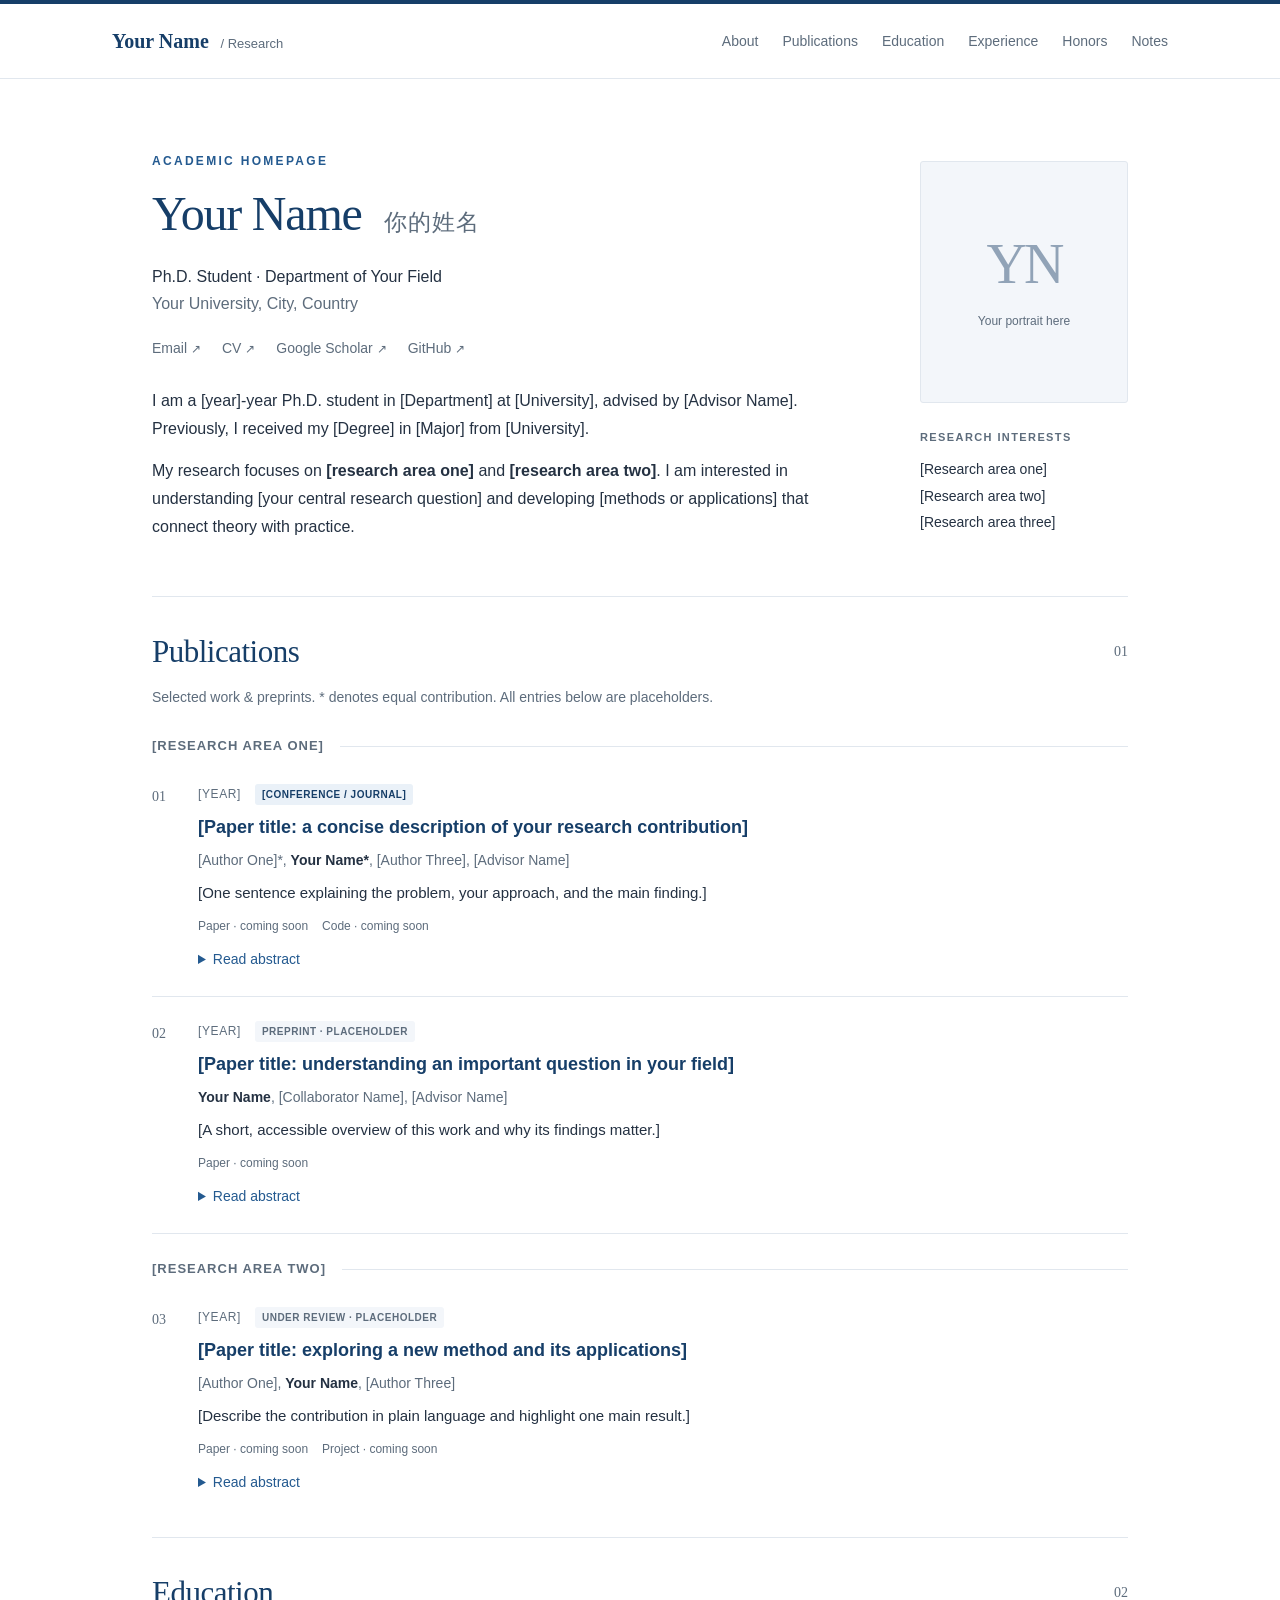
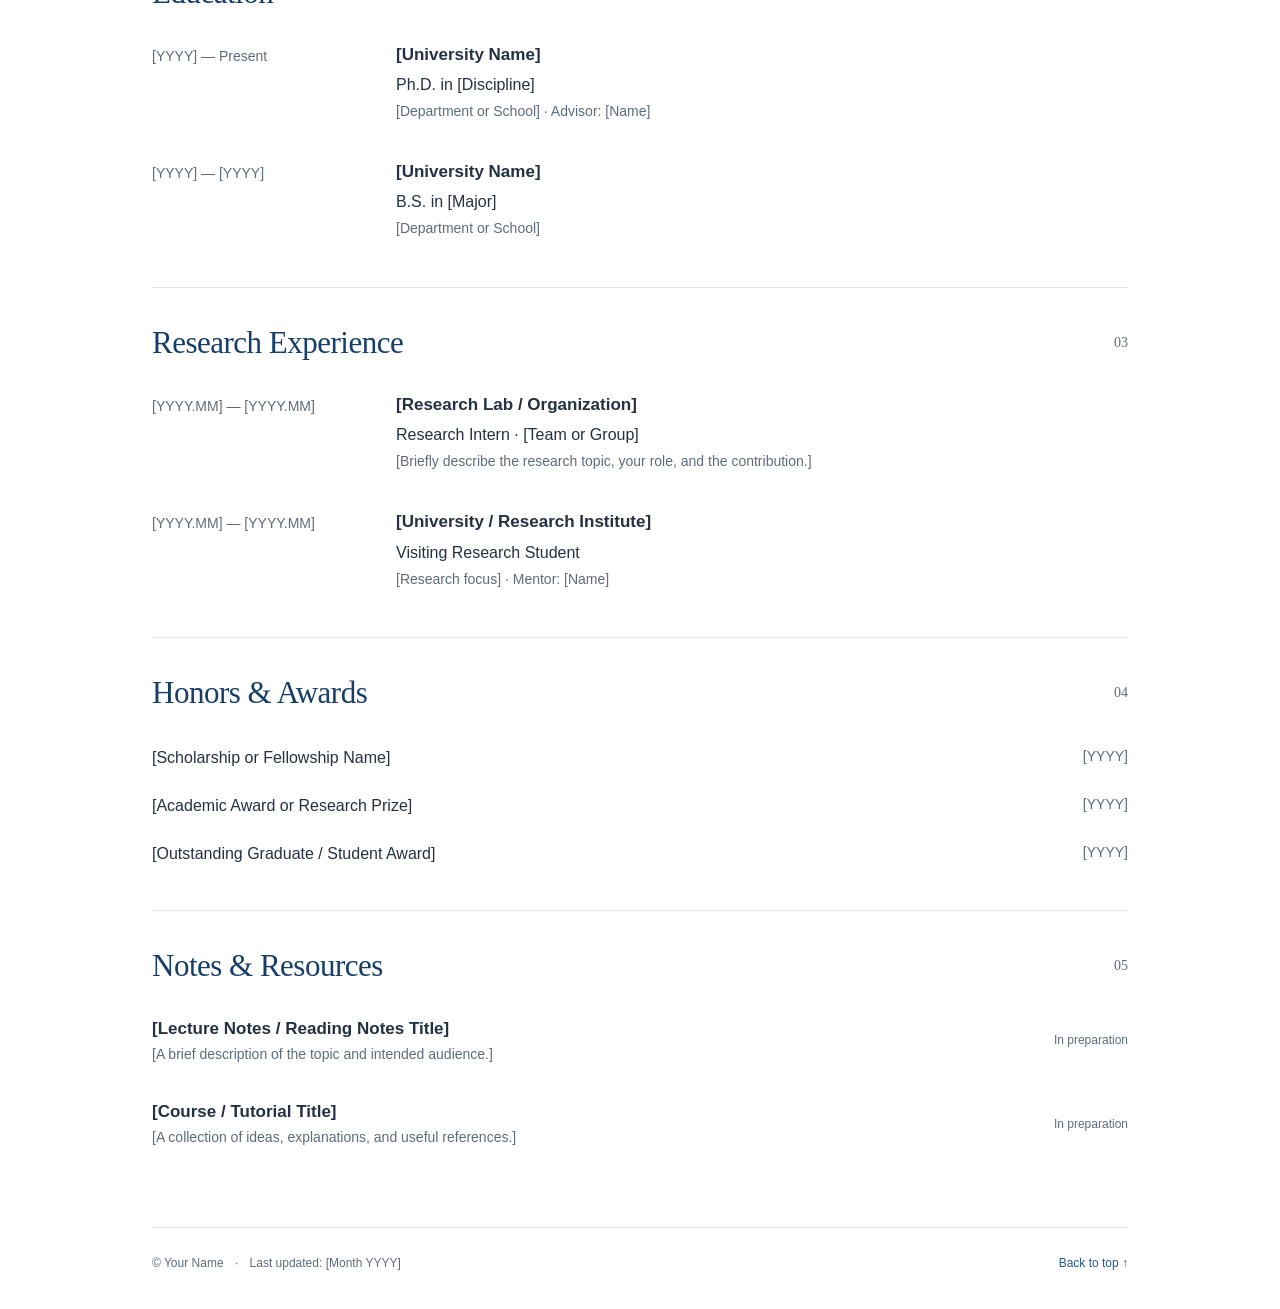
==== index.html @ db76a687 "Create academic homepage" ====
<!doctype html>
<html lang="en">
<head>
  <meta charset="utf-8">
  <meta name="viewport" content="width=device-width, initial-scale=1">
  <!-- Replace the name and description when you personalize this page. -->
  <title>Your Name · Academic Homepage</title>
  <meta name="description" content="Your Name — research interests, publications, education, and academic experience.">
  <meta name="theme-color" content="#163e68">
  <link rel="icon" href="assets/favicon.svg" type="image/svg+xml">
  <link rel="stylesheet" href="assets/style.css">
</head>
<body>
  <a class="skip-link" href="#main">Skip to content</a>
  <header class="site-header">
    <div class="header-inner">
      <a class="wordmark" href="#profile">Your Name<span> / Research</span></a>
      <nav aria-label="Main navigation">
        <a href="#profile">About</a><a href="#publications">Publications</a><a href="#education">Education</a><a href="#experience">Experience</a><a href="#honors">Honors</a><a href="#notes">Notes</a>
      </nav>
    </div>
  </header>

  <main id="main" class="page">
    <!-- PROFILE: edit your name, affiliation, biography, and contact links here. -->
    <section id="profile" class="profile" aria-labelledby="profile-heading">
      <div class="profile-copy">
        <p class="eyebrow">ACADEMIC HOMEPAGE</p>
        <h1 id="profile-heading">Your Name <span>你的姓名</span></h1>
        <p class="affiliation">Ph.D. Student · Department of Your Field<br><span>Your University, City, Country</span></p>
        <div class="contact-links" aria-label="Contact and academic profiles">
          <!-- Replace these spans with <a href="YOUR_URL">Label ↗</a> when ready. -->
          <span title="Add your email address">Email <small>↗</small></span>
          <span title="Add your CV file or URL">CV <small>↗</small></span>
          <span title="Add your Google Scholar profile">Google Scholar <small>↗</small></span>
          <span title="Add your GitHub profile">GitHub <small>↗</small></span>
        </div>
        <div class="bio">
          <p>I am a [year]-year Ph.D. student in [Department] at [University], advised by [Advisor Name]. Previously, I received my [Degree] in [Major] from [University].</p>
          <p>My research focuses on <strong>[research area one]</strong> and <strong>[research area two]</strong>. I am interested in understanding [your central research question] and developing [methods or applications] that connect theory with practice.</p>
        </div>
      </div>
      <aside class="profile-aside" aria-label="Portrait and research interests">
        <!-- Replace this element with <img class="portrait" src="assets/profile.jpg" alt="Your Name">. -->
        <div class="portrait placeholder"><span class="monogram" aria-hidden="true">YN</span><span>Your portrait here</span></div>
        <p class="aside-label">RESEARCH INTERESTS</p>
        <ul class="interests"><li>[Research area one]</li><li>[Research area two]</li><li>[Research area three]</li></ul>
      </aside>
    </section>

    <!-- PUBLICATIONS: duplicate an article to add a paper; all examples are placeholders. -->
    <section id="publications" class="section" aria-labelledby="publications-heading">
      <div class="section-heading"><h2 id="publications-heading">Publications</h2><span class="section-number">01</span></div>
      <p class="section-note">Selected work & preprints. * denotes equal contribution. All entries below are placeholders.</p>
      <h3 class="research-group">[Research area one]</h3>
      <article class="paper">
        <div class="paper-index">01</div><div class="paper-content">
          <p class="paper-meta">[YEAR] <span class="badge">[CONFERENCE / JOURNAL]</span></p>
          <h4>[Paper title: a concise description of your research contribution]</h4>
          <p class="authors">[Author One]*, <strong>Your Name*</strong>, [Author Three], [Advisor Name]</p>
          <p class="paper-description">[One sentence explaining the problem, your approach, and the main finding.]</p>
          <div class="paper-links"><span class="pending">Paper · coming soon</span><span class="pending">Code · coming soon</span></div>
          <details><summary>Read abstract</summary><p>[Replace this paragraph with your abstract. Introduce the research problem, describe the key idea of your method or analysis, and summarize the principal theoretical or empirical results.]</p></details>
        </div>
      </article>
      <article class="paper">
        <div class="paper-index">02</div><div class="paper-content">
          <p class="paper-meta">[YEAR] <span class="badge neutral">PREPRINT · PLACEHOLDER</span></p>
          <h4>[Paper title: understanding an important question in your field]</h4>
          <p class="authors"><strong>Your Name</strong>, [Collaborator Name], [Advisor Name]</p>
          <p class="paper-description">[A short, accessible overview of this work and why its findings matter.]</p>
          <div class="paper-links"><span class="pending">Paper · coming soon</span></div>
          <details><summary>Read abstract</summary><p>[Add the full abstract here. You can include the motivation, the central argument, and the implications for future research.]</p></details>
        </div>
      </article>
      <h3 class="research-group">[Research area two]</h3>
      <article class="paper">
        <div class="paper-index">03</div><div class="paper-content">
          <p class="paper-meta">[YEAR] <span class="badge neutral">UNDER REVIEW · PLACEHOLDER</span></p>
          <h4>[Paper title: exploring a new method and its applications]</h4>
          <p class="authors">[Author One], <strong>Your Name</strong>, [Author Three]</p>
          <p class="paper-description">[Describe the contribution in plain language and highlight one main result.]</p>
          <div class="paper-links"><span class="pending">Paper · coming soon</span><span class="pending">Project · coming soon</span></div>
          <details><summary>Read abstract</summary><p>[Add your abstract here. Explain the setting, describe your contribution, and summarize the evidence supporting your conclusions.]</p></details>
        </div>
      </article>
    </section>

    <!-- EDUCATION / EXPERIENCE: edit or duplicate the timeline entries. -->
    <section id="education" class="section" aria-labelledby="education-heading">
      <div class="section-heading"><h2 id="education-heading">Education</h2><span class="section-number">02</span></div>
      <div class="timeline">
        <article class="timeline-entry"><p class="date">[YYYY] — Present</p><div><h3>[University Name]</h3><p>Ph.D. in [Discipline]</p><p class="muted">[Department or School] · Advisor: [Name]</p></div></article>
        <article class="timeline-entry"><p class="date">[YYYY] — [YYYY]</p><div><h3>[University Name]</h3><p>B.S. in [Major]</p><p class="muted">[Department or School]</p></div></article>
      </div>
    </section>
    <section id="experience" class="section" aria-labelledby="experience-heading">
      <div class="section-heading"><h2 id="experience-heading">Research Experience</h2><span class="section-number">03</span></div>
      <div class="timeline">
        <article class="timeline-entry"><p class="date">[YYYY.MM] — [YYYY.MM]</p><div><h3>[Research Lab / Organization]</h3><p>Research Intern · [Team or Group]</p><p class="muted">[Briefly describe the research topic, your role, and the contribution.]</p></div></article>
        <article class="timeline-entry"><p class="date">[YYYY.MM] — [YYYY.MM]</p><div><h3>[University / Research Institute]</h3><p>Visiting Research Student</p><p class="muted">[Research focus] · Mentor: [Name]</p></div></article>
      </div>
    </section>
    <section id="honors" class="section" aria-labelledby="honors-heading">
      <div class="section-heading"><h2 id="honors-heading">Honors & Awards</h2><span class="section-number">04</span></div>
      <ul class="awards"><li><span>[Scholarship or Fellowship Name]</span><span>[YYYY]</span></li><li><span>[Academic Award or Research Prize]</span><span>[YYYY]</span></li><li><span>[Outstanding Graduate / Student Award]</span><span>[YYYY]</span></li></ul>
    </section>
    <section id="notes" class="section" aria-labelledby="notes-heading">
      <div class="section-heading"><h2 id="notes-heading">Notes & Resources</h2><span class="section-number">05</span></div>
      <div class="note-entry"><div><h3>[Lecture Notes / Reading Notes Title]</h3><p class="muted">[A brief description of the topic and intended audience.]</p></div><span class="pending">In preparation</span></div>
      <div class="note-entry"><div><h3>[Course / Tutorial Title]</h3><p class="muted">[A collection of ideas, explanations, and useful references.]</p></div><span class="pending">In preparation</span></div>
    </section>
    <footer><p>© Your Name <span>·</span> Last updated: [Month YYYY]</p><a href="#profile">Back to top ↑</a></footer>
  </main>
</body>
</html>
---- assets/style.css ----
/* Theme: change these values to personalize the entire page. */
:root{--ink:#243142;--muted:#5d6c7c;--blue:#163e68;--link:#245a90;--line:#e1e7ee;--wash:#f3f6fa;--paper:#fff;--serif:Georgia,'Times New Roman','Songti SC',SimSun,serif;--sans:-apple-system,BlinkMacSystemFont,'Segoe UI','PingFang SC','Microsoft YaHei',sans-serif}
*{box-sizing:border-box}html{scroll-behavior:smooth;scroll-padding-top:100px}body{margin:0;background:var(--paper);color:var(--ink);font:16px/1.75 var(--sans);-webkit-font-smoothing:antialiased}a{color:var(--link);text-decoration:none}a:hover{text-decoration:underline;text-underline-offset:5px}a:focus-visible,summary:focus-visible{outline:3px solid var(--link);outline-offset:5px;border-radius:2px}p,h1,h2,h3,h4{margin:0}strong{font-weight:600}.skip-link{position:fixed;top:-100px;left:16px;background:var(--blue);color:white;padding:10px 18px;z-index:10}.skip-link:focus{top:12px}.site-header{position:sticky;top:0;z-index:5;background:rgba(255,255,255,.97);border-top:4px solid var(--blue);border-bottom:1px solid var(--line)}.header-inner{max-width:1120px;margin:auto;min-height:74px;display:flex;justify-content:space-between;align-items:center;gap:24px;padding:12px 32px}.wordmark{font-family:var(--serif);font-weight:bold;font-size:20px;white-space:nowrap;color:var(--blue)}.wordmark span{font-family:var(--sans);font-size:13px;font-weight:400;color:var(--muted);margin-left:8px}nav{display:flex;gap:24px;flex-wrap:wrap}nav a{font-size:14px;color:var(--muted)}nav a:hover{color:var(--blue)}.page{max-width:1040px;margin:auto;padding:0 32px}.profile{display:grid;grid-template-columns:minmax(0,1fr) 208px;gap:72px;padding:72px 0 55px}.eyebrow{color:var(--link);font-size:12px;letter-spacing:2.3px;font-weight:600;margin-bottom:12px}h1{font-family:var(--serif);font-size:48px;line-height:1.23;letter-spacing:-1.2px;color:var(--blue);font-weight:400}h1 span{font-family:var(--sans);font-size:23px;color:var(--muted);letter-spacing:1px;white-space:nowrap;margin-left:12px}.affiliation{margin-top:20px;line-height:1.7}.affiliation span{color:var(--muted)}.contact-links{display:flex;flex-wrap:wrap;gap:9px 21px;margin:19px 0 26px;color:var(--link);font-size:14px}.contact-links small{font-size:12px}.contact-links>span{color:var(--muted)}.bio p+p{margin-top:14px}.bio{max-width:660px}.profile-aside{padding-top:10px}.portrait{display:block;width:208px;height:242px;object-fit:cover;border-radius:3px}.placeholder{background:var(--wash);border:1px solid var(--line);display:flex;flex-direction:column;align-items:center;justify-content:center;gap:15px;color:var(--muted);font-size:12px}.monogram{font:56px var(--serif);color:#91a3b7;letter-spacing:-3px}.aside-label{font-size:11px;letter-spacing:1.4px;font-weight:600;color:var(--muted);margin-top:25px}.interests{margin:9px 0 0;padding:0;list-style:none;font-size:14px;line-height:1.9}.section{padding:36px 0 18px;border-top:1px solid var(--line)}.section-heading{display:flex;align-items:center;justify-content:space-between;margin-bottom:21px}.section-number{font:14px var(--serif);color:var(--muted)}h2{font:400 31px/1.25 var(--serif);letter-spacing:-.5px;color:var(--blue)}.section-note{font-size:14px;color:var(--muted);margin-top:-8px;margin-bottom:27px}.research-group{display:flex;gap:16px;align-items:center;font-size:13px;letter-spacing:1px;text-transform:uppercase;color:var(--muted);font-weight:600;margin:25px 0 3px}.research-group:after{content:'';height:1px;background:var(--line);flex:1}.paper{display:grid;grid-template-columns:34px minmax(0,1fr);gap:12px;padding:24px 0;border-bottom:1px solid var(--line)}.paper:last-child{border-bottom:0}.paper-index{font:14px var(--serif);color:var(--muted);padding-top:5px}.paper-meta{display:flex;align-items:center;flex-wrap:wrap;gap:14px;color:var(--muted);font-size:12px;letter-spacing:.6px;margin-bottom:9px}.badge{font-size:10px;background:#eaf1f8;color:var(--blue);font-weight:600;border-radius:3px;letter-spacing:.5px;padding:2px 7px}.badge.neutral{background:var(--wash);color:var(--muted)}h4{font-size:18px;font-weight:600;line-height:1.5;color:var(--blue)}.authors{margin:7px 0;font-size:14px;color:var(--muted)}.authors strong{color:var(--ink)}.paper-description{font-size:15px;line-height:1.7}.paper-links{display:flex;flex-wrap:wrap;gap:14px;margin-top:11px;font-size:13px}.pending{font-size:12px;color:var(--muted)}details{font-size:14px;margin-top:10px}summary{color:var(--link);cursor:pointer;width:fit-content}details[open] summary{margin-bottom:10px}details>p{background:var(--wash);padding:15px 18px;border-left:2px solid #99afc8;color:var(--muted)}.timeline-entry{display:grid;grid-template-columns:220px minmax(0,1fr);gap:24px;padding:7px 0 28px}.date{font-size:14px;color:var(--muted);padding-top:3px}h3{font-size:17px;font-weight:600;line-height:1.6}.muted{color:var(--muted);font-size:14px}.timeline-entry h3{color:var(--ink);margin-bottom:3px}.awards{padding:0;margin:0 0 14px;list-style:none}.awards li{display:flex;justify-content:space-between;gap:20px;padding:10px 0}.awards li span:last-child{color:var(--muted);font-size:14px;white-space:nowrap}.note-entry{display:flex;justify-content:space-between;align-items:center;gap:24px;padding:8px 0 24px}.note-entry>.pending{white-space:nowrap}footer{border-top:1px solid var(--line);margin-top:35px;padding:25px 0 35px;display:flex;justify-content:space-between;gap:20px;color:var(--muted);font-size:12px}footer p span{margin:0 8px}footer a{white-space:nowrap}
@media(min-width:1500px){.profile{padding-top:88px}}
@media(max-width:900px){.header-inner{flex-direction:column;gap:9px;padding:12px 24px}nav{gap:12px 22px;justify-content:center}.profile{gap:35px;grid-template-columns:minmax(0,1fr) 175px}.portrait{width:175px;height:210px}h1{font-size:40px}h1 span{display:block;margin:10px 0 0;font-size:21px}.timeline-entry{grid-template-columns:190px minmax(0,1fr)}}
@media(max-width:600px){html{scroll-padding-top:24px}.site-header{position:relative}.header-inner{align-items:flex-start;padding:15px 22px}nav{justify-content:flex-start;gap:7px 18px}nav a{font-size:13px}.page{padding:0 22px}.profile{padding:38px 0 32px;grid-template-columns:1fr;gap:25px}.profile-aside{display:grid;grid-template-columns:110px minmax(0,1fr);column-gap:23px;padding:0}.portrait{grid-row:1/3;width:110px;height:135px}.placeholder{font-size:10px;gap:8px}.monogram{font-size:39px}.aside-label{margin:6px 0 0;align-self:end}.interests{font-size:13px}.eyebrow{font-size:11px}h1{font-size:39px}h1 span{display:inline-block;margin:0 0 0 9px;font-size:20px}.contact-links{gap:10px 19px}.section{padding-top:28px}h2{font-size:28px}.paper{grid-template-columns:22px minmax(0,1fr);gap:8px}h4{font-size:17px}.paper-meta{gap:8px}.timeline-entry{grid-template-columns:1fr;gap:4px;padding-bottom:25px}.note-entry{display:block}.note-entry>.pending{display:inline-block;margin-top:8px}.awards li{align-items:baseline}footer{flex-direction:column;gap:8px}}
@media(prefers-reduced-motion:reduce){html{scroll-behavior:auto}}
@media print{.site-header,.skip-link,footer a{display:none}.page{max-width:none;padding:0}.profile{padding-top:0;gap:30px}.section{break-inside:avoid}.paper,.timeline-entry{break-inside:avoid}body{font-size:11pt}a{color:inherit}.contact-links{margin-bottom:15px}}
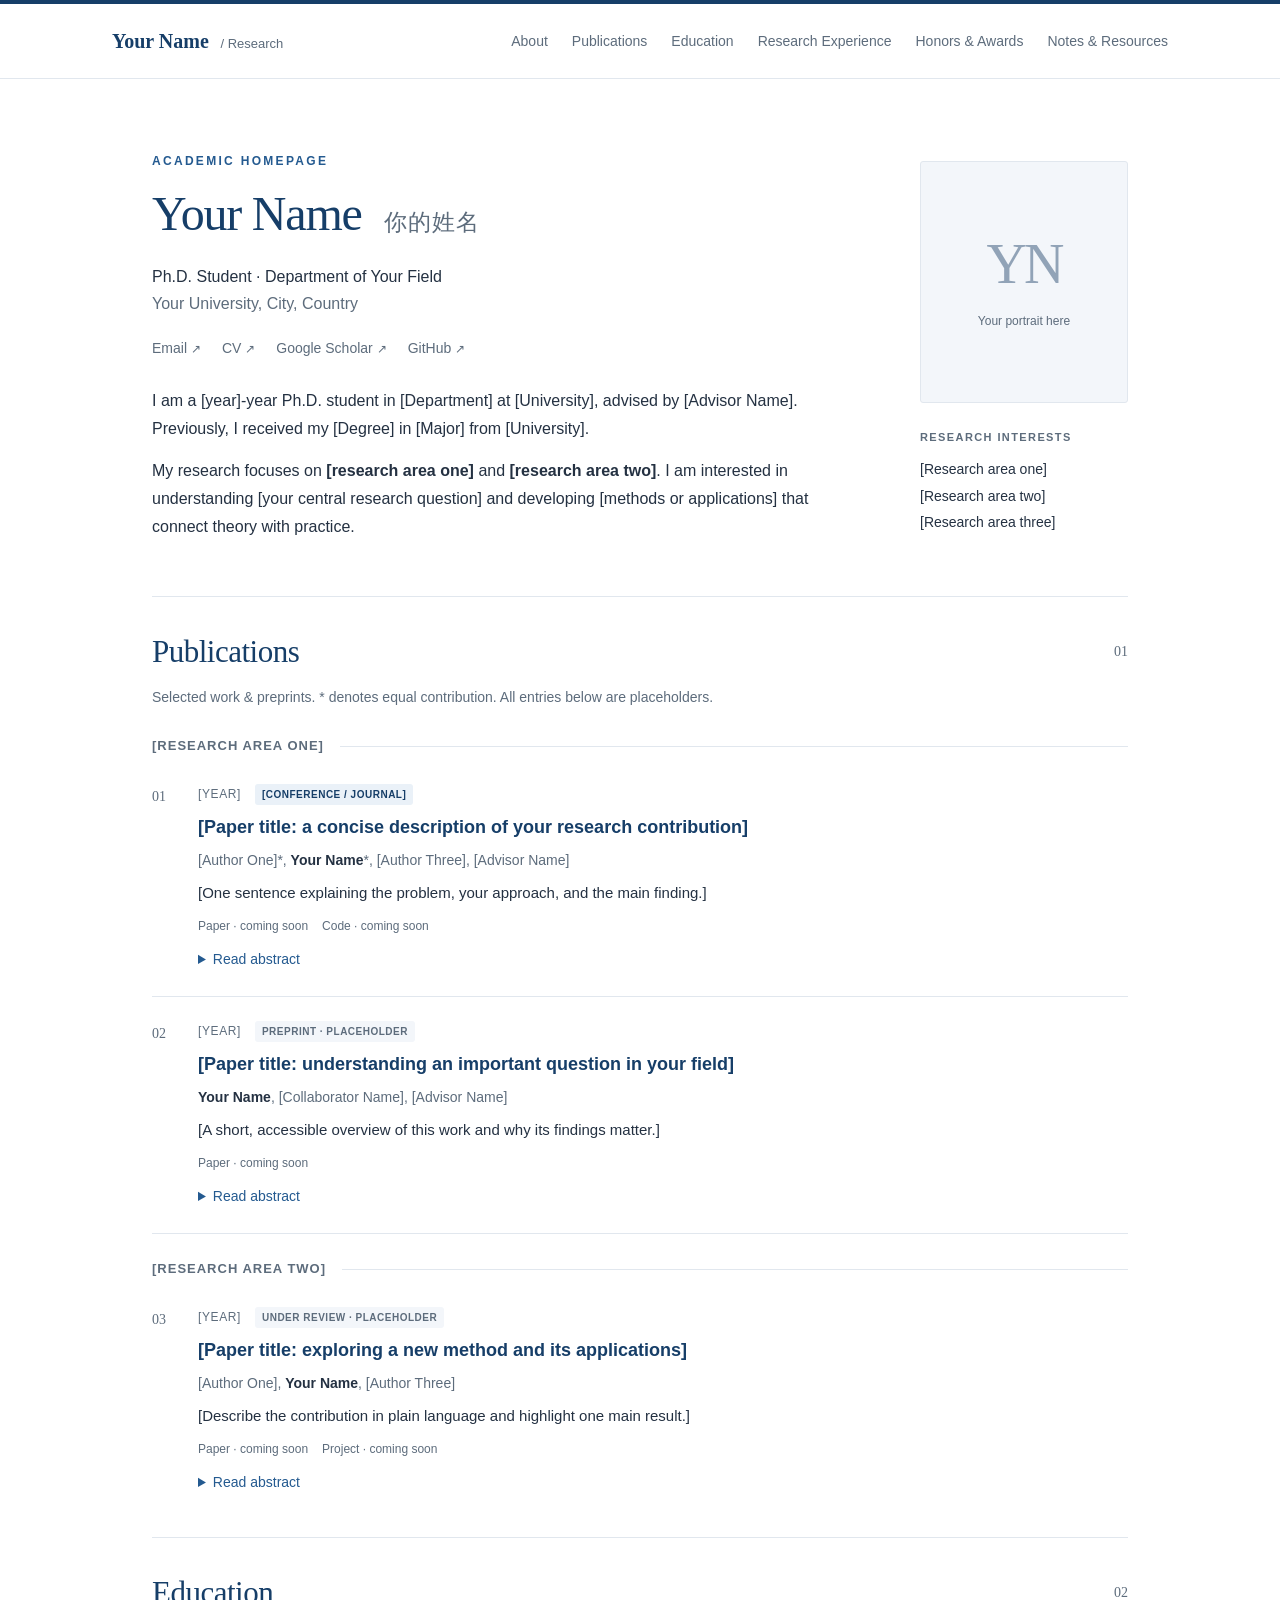
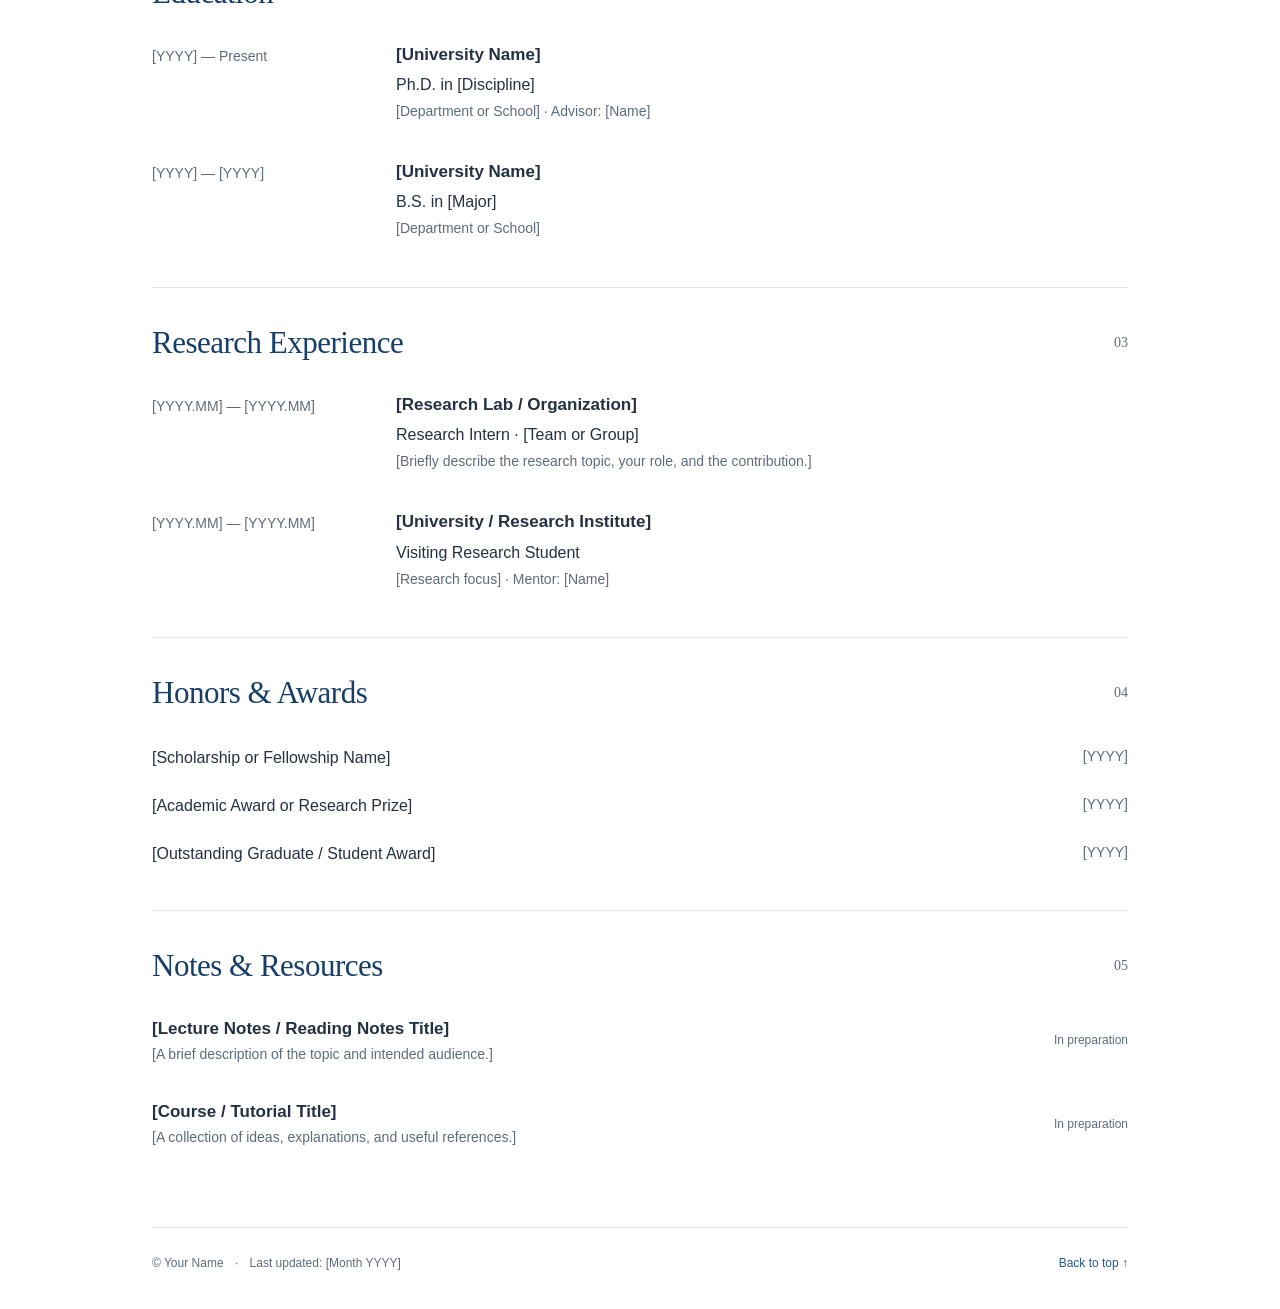
==== commit 3b8165b8: "Manage homepage content with TOML" ====
--- a/index.html
+++ b/index.html
@@ -3,7 +3,7 @@
 <head>
   <meta charset="utf-8">
   <meta name="viewport" content="width=device-width, initial-scale=1">
-  <!-- Replace the name and description when you personalize this page. -->
+  <!-- Generated from content.toml. Do not edit generated HTML. -->
   <title>Your Name · Academic Homepage</title>
   <meta name="description" content="Your Name — research interests, publications, education, and academic experience.">
   <meta name="theme-color" content="#163e68">
@@ -15,102 +15,35 @@
   <header class="site-header">
     <div class="header-inner">
       <a class="wordmark" href="#profile">Your Name<span> / Research</span></a>
-      <nav aria-label="Main navigation">
-        <a href="#profile">About</a><a href="#publications">Publications</a><a href="#education">Education</a><a href="#experience">Experience</a><a href="#honors">Honors</a><a href="#notes">Notes</a>
-      </nav>
+      <nav aria-label="Main navigation"><a href="#profile">About</a><a href="#publications">Publications</a><a href="#education">Education</a><a href="#experience">Research Experience</a><a href="#honors">Honors &amp; Awards</a><a href="#notes">Notes &amp; Resources</a></nav>
     </div>
   </header>
 
   <main id="main" class="page">
-    <!-- PROFILE: edit your name, affiliation, biography, and contact links here. -->
-    <section id="profile" class="profile" aria-labelledby="profile-heading">
-      <div class="profile-copy">
-        <p class="eyebrow">ACADEMIC HOMEPAGE</p>
-        <h1 id="profile-heading">Your Name <span>你的姓名</span></h1>
-        <p class="affiliation">Ph.D. Student · Department of Your Field<br><span>Your University, City, Country</span></p>
-        <div class="contact-links" aria-label="Contact and academic profiles">
-          <!-- Replace these spans with <a href="YOUR_URL">Label ↗</a> when ready. -->
-          <span title="Add your email address">Email <small>↗</small></span>
-          <span title="Add your CV file or URL">CV <small>↗</small></span>
-          <span title="Add your Google Scholar profile">Google Scholar <small>↗</small></span>
-          <span title="Add your GitHub profile">GitHub <small>↗</small></span>
-        </div>
-        <div class="bio">
-          <p>I am a [year]-year Ph.D. student in [Department] at [University], advised by [Advisor Name]. Previously, I received my [Degree] in [Major] from [University].</p>
-          <p>My research focuses on <strong>[research area one]</strong> and <strong>[research area two]</strong>. I am interested in understanding [your central research question] and developing [methods or applications] that connect theory with practice.</p>
-        </div>
-      </div>
-      <aside class="profile-aside" aria-label="Portrait and research interests">
-        <!-- Replace this element with <img class="portrait" src="assets/profile.jpg" alt="Your Name">. -->
-        <div class="portrait placeholder"><span class="monogram" aria-hidden="true">YN</span><span>Your portrait here</span></div>
-        <p class="aside-label">RESEARCH INTERESTS</p>
-        <ul class="interests"><li>[Research area one]</li><li>[Research area two]</li><li>[Research area three]</li></ul>
-      </aside>
-    </section>
-
-    <!-- PUBLICATIONS: duplicate an article to add a paper; all examples are placeholders. -->
-    <section id="publications" class="section" aria-labelledby="publications-heading">
-      <div class="section-heading"><h2 id="publications-heading">Publications</h2><span class="section-number">01</span></div>
-      <p class="section-note">Selected work & preprints. * denotes equal contribution. All entries below are placeholders.</p>
-      <h3 class="research-group">[Research area one]</h3>
-      <article class="paper">
-        <div class="paper-index">01</div><div class="paper-content">
-          <p class="paper-meta">[YEAR] <span class="badge">[CONFERENCE / JOURNAL]</span></p>
-          <h4>[Paper title: a concise description of your research contribution]</h4>
-          <p class="authors">[Author One]*, <strong>Your Name*</strong>, [Author Three], [Advisor Name]</p>
-          <p class="paper-description">[One sentence explaining the problem, your approach, and the main finding.]</p>
-          <div class="paper-links"><span class="pending">Paper · coming soon</span><span class="pending">Code · coming soon</span></div>
-          <details><summary>Read abstract</summary><p>[Replace this paragraph with your abstract. Introduce the research problem, describe the key idea of your method or analysis, and summarize the principal theoretical or empirical results.]</p></details>
-        </div>
-      </article>
-      <article class="paper">
-        <div class="paper-index">02</div><div class="paper-content">
-          <p class="paper-meta">[YEAR] <span class="badge neutral">PREPRINT · PLACEHOLDER</span></p>
-          <h4>[Paper title: understanding an important question in your field]</h4>
-          <p class="authors"><strong>Your Name</strong>, [Collaborator Name], [Advisor Name]</p>
-          <p class="paper-description">[A short, accessible overview of this work and why its findings matter.]</p>
-          <div class="paper-links"><span class="pending">Paper · coming soon</span></div>
-          <details><summary>Read abstract</summary><p>[Add the full abstract here. You can include the motivation, the central argument, and the implications for future research.]</p></details>
-        </div>
-      </article>
-      <h3 class="research-group">[Research area two]</h3>
-      <article class="paper">
-        <div class="paper-index">03</div><div class="paper-content">
-          <p class="paper-meta">[YEAR] <span class="badge neutral">UNDER REVIEW · PLACEHOLDER</span></p>
-          <h4>[Paper title: exploring a new method and its applications]</h4>
-          <p class="authors">[Author One], <strong>Your Name</strong>, [Author Three]</p>
-          <p class="paper-description">[Describe the contribution in plain language and highlight one main result.]</p>
-          <div class="paper-links"><span class="pending">Paper · coming soon</span><span class="pending">Project · coming soon</span></div>
-          <details><summary>Read abstract</summary><p>[Add your abstract here. Explain the setting, describe your contribution, and summarize the evidence supporting your conclusions.]</p></details>
-        </div>
-      </article>
-    </section>
-
-    <!-- EDUCATION / EXPERIENCE: edit or duplicate the timeline entries. -->
-    <section id="education" class="section" aria-labelledby="education-heading">
-      <div class="section-heading"><h2 id="education-heading">Education</h2><span class="section-number">02</span></div>
-      <div class="timeline">
-        <article class="timeline-entry"><p class="date">[YYYY] — Present</p><div><h3>[University Name]</h3><p>Ph.D. in [Discipline]</p><p class="muted">[Department or School] · Advisor: [Name]</p></div></article>
-        <article class="timeline-entry"><p class="date">[YYYY] — [YYYY]</p><div><h3>[University Name]</h3><p>B.S. in [Major]</p><p class="muted">[Department or School]</p></div></article>
-      </div>
-    </section>
-    <section id="experience" class="section" aria-labelledby="experience-heading">
-      <div class="section-heading"><h2 id="experience-heading">Research Experience</h2><span class="section-number">03</span></div>
-      <div class="timeline">
-        <article class="timeline-entry"><p class="date">[YYYY.MM] — [YYYY.MM]</p><div><h3>[Research Lab / Organization]</h3><p>Research Intern · [Team or Group]</p><p class="muted">[Briefly describe the research topic, your role, and the contribution.]</p></div></article>
-        <article class="timeline-entry"><p class="date">[YYYY.MM] — [YYYY.MM]</p><div><h3>[University / Research Institute]</h3><p>Visiting Research Student</p><p class="muted">[Research focus] · Mentor: [Name]</p></div></article>
-      </div>
-    </section>
-    <section id="honors" class="section" aria-labelledby="honors-heading">
-      <div class="section-heading"><h2 id="honors-heading">Honors & Awards</h2><span class="section-number">04</span></div>
-      <ul class="awards"><li><span>[Scholarship or Fellowship Name]</span><span>[YYYY]</span></li><li><span>[Academic Award or Research Prize]</span><span>[YYYY]</span></li><li><span>[Outstanding Graduate / Student Award]</span><span>[YYYY]</span></li></ul>
-    </section>
-    <section id="notes" class="section" aria-labelledby="notes-heading">
-      <div class="section-heading"><h2 id="notes-heading">Notes & Resources</h2><span class="section-number">05</span></div>
-      <div class="note-entry"><div><h3>[Lecture Notes / Reading Notes Title]</h3><p class="muted">[A brief description of the topic and intended audience.]</p></div><span class="pending">In preparation</span></div>
-      <div class="note-entry"><div><h3>[Course / Tutorial Title]</h3><p class="muted">[A collection of ideas, explanations, and useful references.]</p></div><span class="pending">In preparation</span></div>
-    </section>
-    <footer><p>© Your Name <span>·</span> Last updated: [Month YYYY]</p><a href="#profile">Back to top ↑</a></footer>
+<section id="profile" class="profile" aria-labelledby="profile-heading">
+<div class="profile-copy"><p class="eyebrow">ACADEMIC HOMEPAGE</p>
+<h1 id="profile-heading">Your Name <span>你的姓名</span></h1>
+<p class="affiliation">Ph.D. Student · Department of Your Field<br><span>Your University, City, Country</span></p>
+<div class="contact-links"><span>Email <small>↗</small></span><span>CV <small>↗</small></span><span>Google Scholar <small>↗</small></span><span>GitHub <small>↗</small></span></div>
+<div class="bio"><p>I am a [year]-year Ph.D. student in [Department] at [University], advised by [Advisor Name]. Previously, I received my [Degree] in [Major] from [University].</p><p>My research focuses on <strong>[research area one]</strong> and <strong>[research area two]</strong>. I am interested in understanding [your central research question] and developing [methods or applications] that connect theory with practice.</p></div></div>
+<aside class="profile-aside"><div class="portrait placeholder"><span class="monogram" aria-hidden="true">YN</span><span>Your portrait here</span></div><p class="aside-label">RESEARCH INTERESTS</p>
+<ul class="interests"><li>[Research area one]</li><li>[Research area two]</li><li>[Research area three]</li></ul></aside></section><section id="publications" class="section" aria-labelledby="publications-heading"><div class="section-heading"><h2 id="publications-heading">Publications</h2><span class="section-number">01</span></div><p class="section-note">Selected work &amp; preprints. * denotes equal contribution. All entries below are placeholders.</p><h3 class="research-group">[Research area one]</h3><article class="paper"><div class="paper-index">01</div><div class="paper-content">
+<p class="paper-meta">[YEAR] <span class="badge">[CONFERENCE / JOURNAL]</span></p>
+<h4>[Paper title: a concise description of your research contribution]</h4><p class="authors">[Author One]*, <strong>Your Name</strong>*, [Author Three], [Advisor Name]</p>
+<p class="paper-description">[One sentence explaining the problem, your approach, and the main finding.]</p>
+<div class="paper-links"><span class="pending">Paper · coming soon</span><span class="pending">Code · coming soon</span></div><details><summary>Read abstract</summary><p>[Replace this paragraph with your abstract. Introduce the research problem, describe the key idea of your method or analysis, and summarize the principal theoretical or empirical results.]</p></details></div></article><article class="paper"><div class="paper-index">02</div><div class="paper-content">
+<p class="paper-meta">[YEAR] <span class="badge neutral">PREPRINT · PLACEHOLDER</span></p>
+<h4>[Paper title: understanding an important question in your field]</h4><p class="authors"><strong>Your Name</strong>, [Collaborator Name], [Advisor Name]</p>
+<p class="paper-description">[A short, accessible overview of this work and why its findings matter.]</p>
+<div class="paper-links"><span class="pending">Paper · coming soon</span></div><details><summary>Read abstract</summary><p>[Add the full abstract here. You can include the motivation, the central argument, and the implications for future research.]</p></details></div></article><h3 class="research-group">[Research area two]</h3><article class="paper"><div class="paper-index">03</div><div class="paper-content">
+<p class="paper-meta">[YEAR] <span class="badge neutral">UNDER REVIEW · PLACEHOLDER</span></p>
+<h4>[Paper title: exploring a new method and its applications]</h4><p class="authors">[Author One], <strong>Your Name</strong>, [Author Three]</p>
+<p class="paper-description">[Describe the contribution in plain language and highlight one main result.]</p>
+<div class="paper-links"><span class="pending">Paper · coming soon</span><span class="pending">Project · coming soon</span></div><details><summary>Read abstract</summary><p>[Add your abstract here. Explain the setting, describe your contribution, and summarize the evidence supporting your conclusions.]</p></details></div></article></section><section id="education" class="section" aria-labelledby="education-heading"><div class="section-heading"><h2 id="education-heading">Education</h2><span class="section-number">02</span></div><div class="timeline"><article class="timeline-entry"><p class="date">[YYYY] — Present</p><div>
+<h3>[University Name]</h3><p>Ph.D. in [Discipline]</p><p class="muted">[Department or School] · Advisor: [Name]</p></div></article><article class="timeline-entry"><p class="date">[YYYY] — [YYYY]</p><div>
+<h3>[University Name]</h3><p>B.S. in [Major]</p><p class="muted">[Department or School]</p></div></article></div></section><section id="experience" class="section" aria-labelledby="experience-heading"><div class="section-heading"><h2 id="experience-heading">Research Experience</h2><span class="section-number">03</span></div><div class="timeline"><article class="timeline-entry"><p class="date">[YYYY.MM] — [YYYY.MM]</p><div>
+<h3>[Research Lab / Organization]</h3><p>Research Intern · [Team or Group]</p><p class="muted">[Briefly describe the research topic, your role, and the contribution.]</p></div></article><article class="timeline-entry"><p class="date">[YYYY.MM] — [YYYY.MM]</p><div>
+<h3>[University / Research Institute]</h3><p>Visiting Research Student</p><p class="muted">[Research focus] · Mentor: [Name]</p></div></article></div></section><section id="honors" class="section" aria-labelledby="honors-heading"><div class="section-heading"><h2 id="honors-heading">Honors &amp; Awards</h2><span class="section-number">04</span></div><ul class="awards"><li><span>[Scholarship or Fellowship Name]</span><span>[YYYY]</span></li><li><span>[Academic Award or Research Prize]</span><span>[YYYY]</span></li><li><span>[Outstanding Graduate / Student Award]</span><span>[YYYY]</span></li></ul></section><section id="notes" class="section" aria-labelledby="notes-heading"><div class="section-heading"><h2 id="notes-heading">Notes &amp; Resources</h2><span class="section-number">05</span></div><div class="note-entry"><div><h3>[Lecture Notes / Reading Notes Title]</h3><p class="muted">[A brief description of the topic and intended audience.]</p></div><span class="pending">In preparation</span></div><div class="note-entry"><div><h3>[Course / Tutorial Title]</h3><p class="muted">[A collection of ideas, explanations, and useful references.]</p></div><span class="pending">In preparation</span></div></section><footer><p>© Your Name <span>·</span> Last updated: [Month YYYY]</p><a href="#profile">Back to top ↑</a></footer>
   </main>
 </body>
 </html>
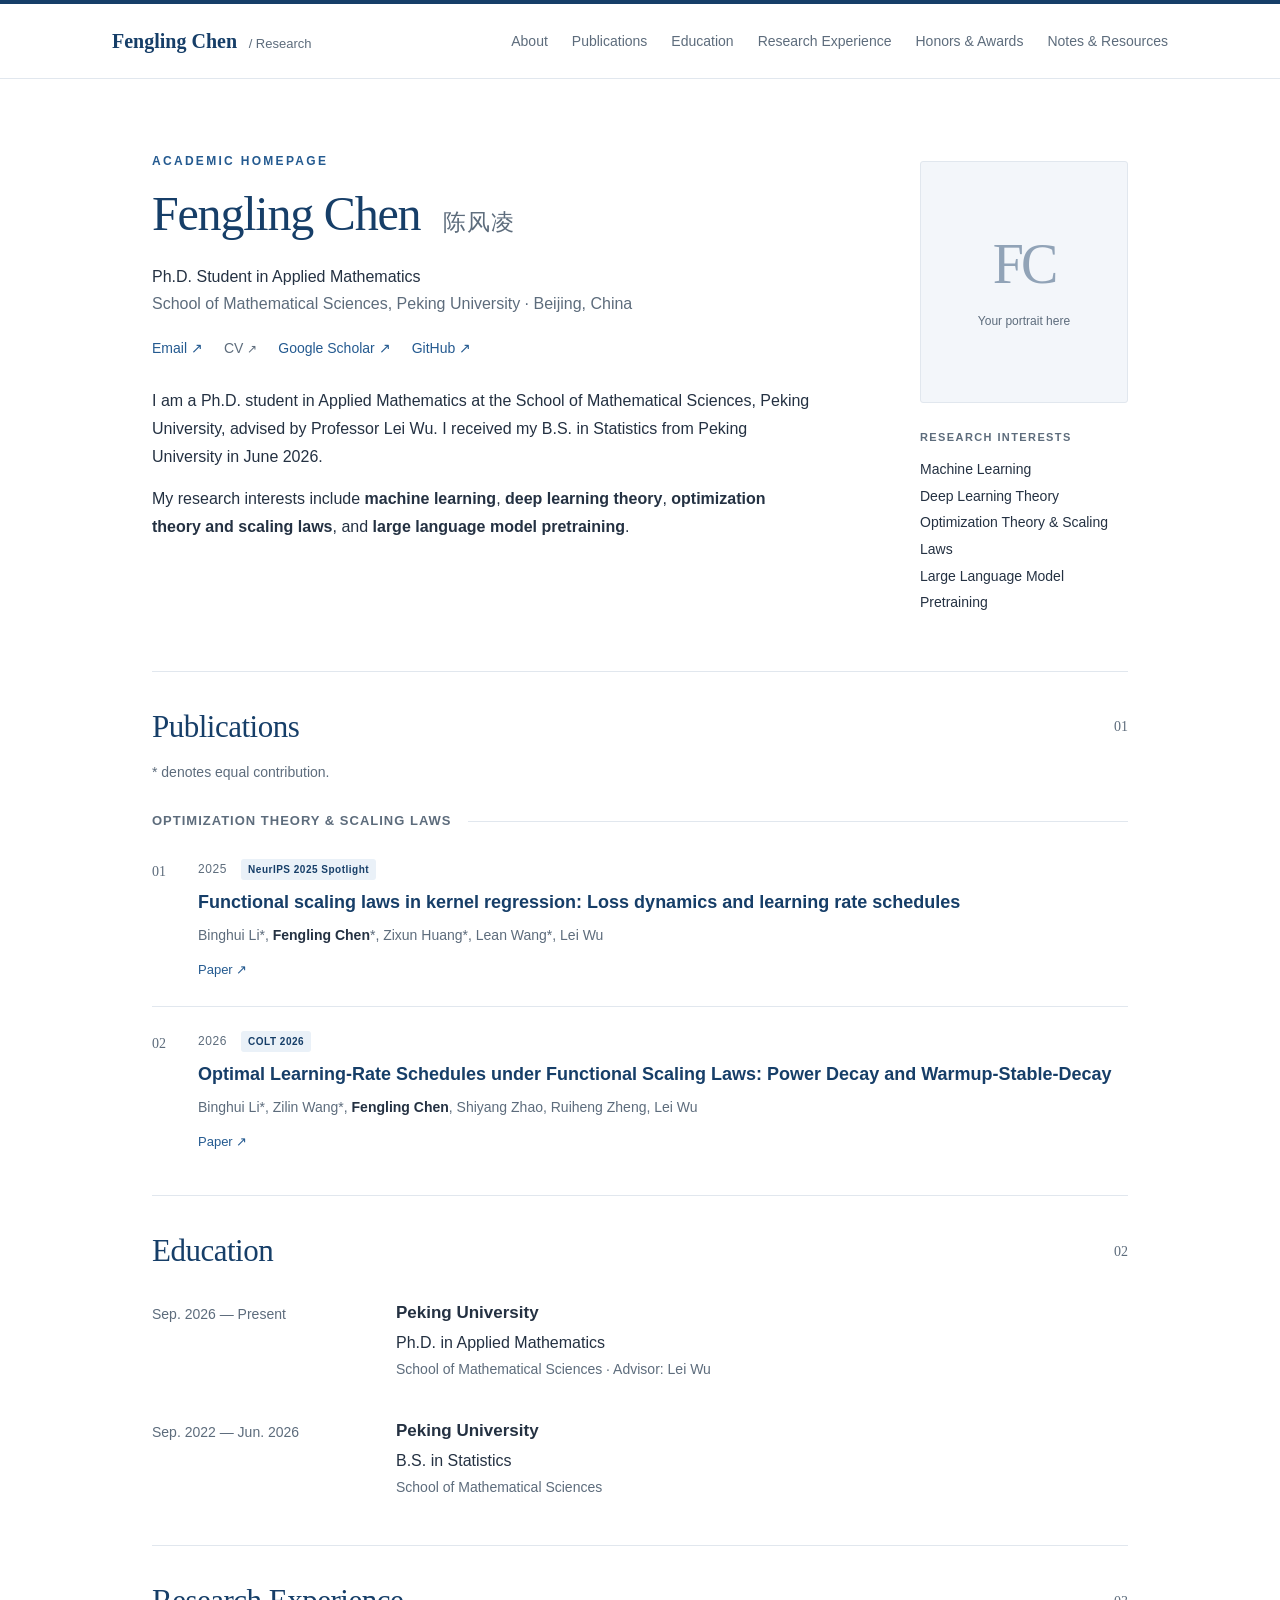
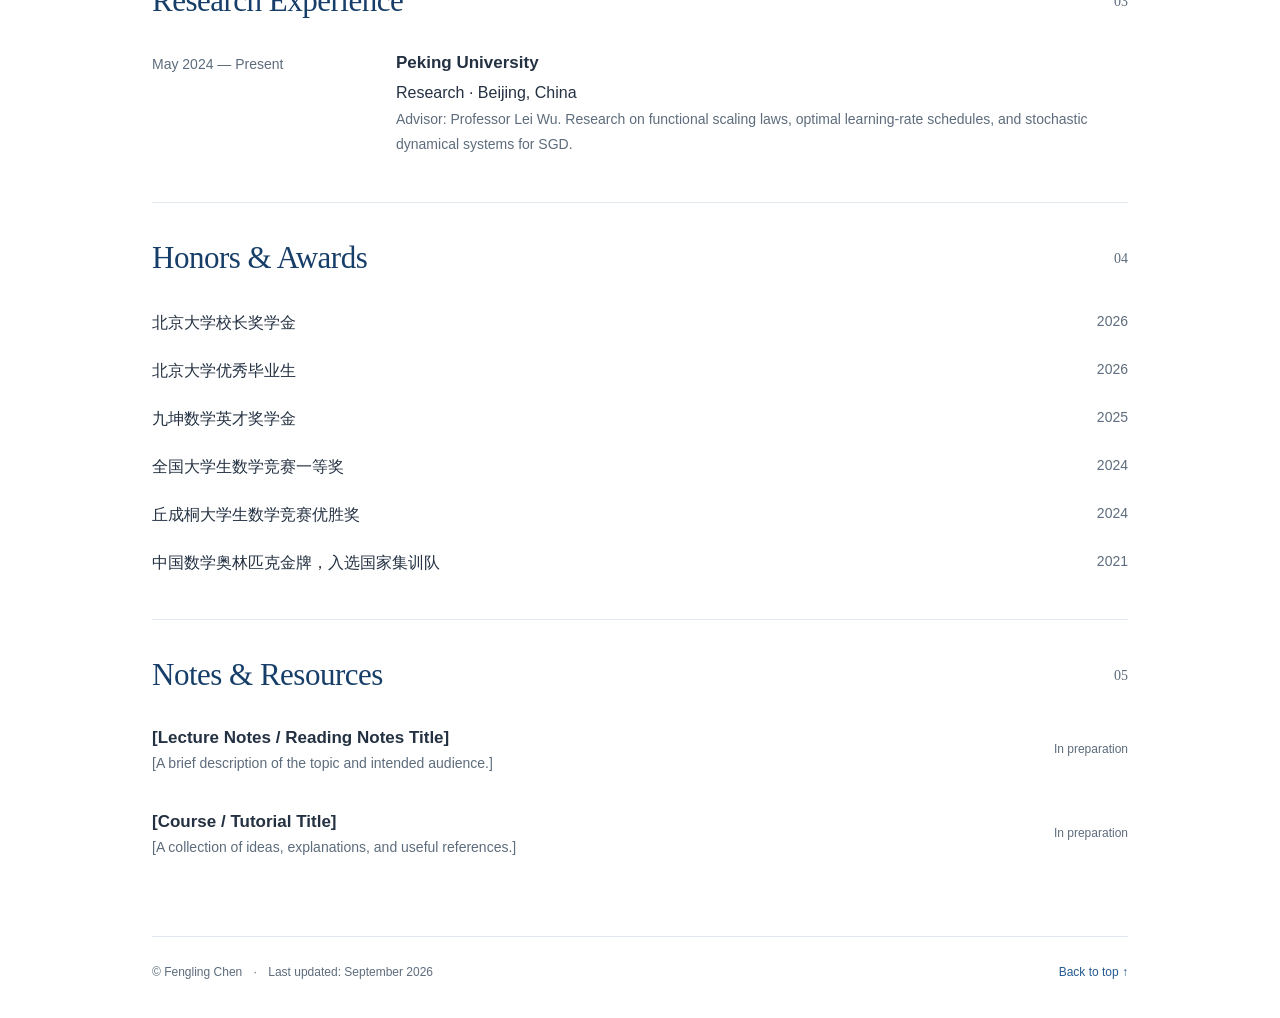
==== commit db35439b: "Update homepage from academic CV" ====
--- a/index.html
+++ b/index.html
@@ -4,8 +4,8 @@
   <meta charset="utf-8">
   <meta name="viewport" content="width=device-width, initial-scale=1">
   <!-- Generated from content.toml. Do not edit generated HTML. -->
-  <title>Your Name · Academic Homepage</title>
-  <meta name="description" content="Your Name — research interests, publications, education, and academic experience.">
+  <title>Fengling Chen · Academic Homepage</title>
+  <meta name="description" content="Fengling Chen, Ph.D. student in Applied Mathematics at Peking University. Research in machine learning, deep learning theory, optimization, scaling laws, and large language model pretraining.">
   <meta name="theme-color" content="#163e68">
   <link rel="icon" href="assets/favicon.svg" type="image/svg+xml">
   <link rel="stylesheet" href="assets/style.css">
@@ -14,7 +14,7 @@
   <a class="skip-link" href="#main">Skip to content</a>
   <header class="site-header">
     <div class="header-inner">
-      <a class="wordmark" href="#profile">Your Name<span> / Research</span></a>
+      <a class="wordmark" href="#profile">Fengling Chen<span> / Research</span></a>
       <nav aria-label="Main navigation"><a href="#profile">About</a><a href="#publications">Publications</a><a href="#education">Education</a><a href="#experience">Research Experience</a><a href="#honors">Honors &amp; Awards</a><a href="#notes">Notes &amp; Resources</a></nav>
     </div>
   </header>
@@ -22,28 +22,19 @@
   <main id="main" class="page">
 <section id="profile" class="profile" aria-labelledby="profile-heading">
 <div class="profile-copy"><p class="eyebrow">ACADEMIC HOMEPAGE</p>
-<h1 id="profile-heading">Your Name <span>你的姓名</span></h1>
-<p class="affiliation">Ph.D. Student · Department of Your Field<br><span>Your University, City, Country</span></p>
-<div class="contact-links"><span>Email <small>↗</small></span><span>CV <small>↗</small></span><span>Google Scholar <small>↗</small></span><span>GitHub <small>↗</small></span></div>
-<div class="bio"><p>I am a [year]-year Ph.D. student in [Department] at [University], advised by [Advisor Name]. Previously, I received my [Degree] in [Major] from [University].</p><p>My research focuses on <strong>[research area one]</strong> and <strong>[research area two]</strong>. I am interested in understanding [your central research question] and developing [methods or applications] that connect theory with practice.</p></div></div>
-<aside class="profile-aside"><div class="portrait placeholder"><span class="monogram" aria-hidden="true">YN</span><span>Your portrait here</span></div><p class="aside-label">RESEARCH INTERESTS</p>
-<ul class="interests"><li>[Research area one]</li><li>[Research area two]</li><li>[Research area three]</li></ul></aside></section><section id="publications" class="section" aria-labelledby="publications-heading"><div class="section-heading"><h2 id="publications-heading">Publications</h2><span class="section-number">01</span></div><p class="section-note">Selected work &amp; preprints. * denotes equal contribution. All entries below are placeholders.</p><h3 class="research-group">[Research area one]</h3><article class="paper"><div class="paper-index">01</div><div class="paper-content">
-<p class="paper-meta">[YEAR] <span class="badge">[CONFERENCE / JOURNAL]</span></p>
-<h4>[Paper title: a concise description of your research contribution]</h4><p class="authors">[Author One]*, <strong>Your Name</strong>*, [Author Three], [Advisor Name]</p>
-<p class="paper-description">[One sentence explaining the problem, your approach, and the main finding.]</p>
-<div class="paper-links"><span class="pending">Paper · coming soon</span><span class="pending">Code · coming soon</span></div><details><summary>Read abstract</summary><p>[Replace this paragraph with your abstract. Introduce the research problem, describe the key idea of your method or analysis, and summarize the principal theoretical or empirical results.]</p></details></div></article><article class="paper"><div class="paper-index">02</div><div class="paper-content">
-<p class="paper-meta">[YEAR] <span class="badge neutral">PREPRINT · PLACEHOLDER</span></p>
-<h4>[Paper title: understanding an important question in your field]</h4><p class="authors"><strong>Your Name</strong>, [Collaborator Name], [Advisor Name]</p>
-<p class="paper-description">[A short, accessible overview of this work and why its findings matter.]</p>
-<div class="paper-links"><span class="pending">Paper · coming soon</span></div><details><summary>Read abstract</summary><p>[Add the full abstract here. You can include the motivation, the central argument, and the implications for future research.]</p></details></div></article><h3 class="research-group">[Research area two]</h3><article class="paper"><div class="paper-index">03</div><div class="paper-content">
-<p class="paper-meta">[YEAR] <span class="badge neutral">UNDER REVIEW · PLACEHOLDER</span></p>
-<h4>[Paper title: exploring a new method and its applications]</h4><p class="authors">[Author One], <strong>Your Name</strong>, [Author Three]</p>
-<p class="paper-description">[Describe the contribution in plain language and highlight one main result.]</p>
-<div class="paper-links"><span class="pending">Paper · coming soon</span><span class="pending">Project · coming soon</span></div><details><summary>Read abstract</summary><p>[Add your abstract here. Explain the setting, describe your contribution, and summarize the evidence supporting your conclusions.]</p></details></div></article></section><section id="education" class="section" aria-labelledby="education-heading"><div class="section-heading"><h2 id="education-heading">Education</h2><span class="section-number">02</span></div><div class="timeline"><article class="timeline-entry"><p class="date">[YYYY] — Present</p><div>
-<h3>[University Name]</h3><p>Ph.D. in [Discipline]</p><p class="muted">[Department or School] · Advisor: [Name]</p></div></article><article class="timeline-entry"><p class="date">[YYYY] — [YYYY]</p><div>
-<h3>[University Name]</h3><p>B.S. in [Major]</p><p class="muted">[Department or School]</p></div></article></div></section><section id="experience" class="section" aria-labelledby="experience-heading"><div class="section-heading"><h2 id="experience-heading">Research Experience</h2><span class="section-number">03</span></div><div class="timeline"><article class="timeline-entry"><p class="date">[YYYY.MM] — [YYYY.MM]</p><div>
-<h3>[Research Lab / Organization]</h3><p>Research Intern · [Team or Group]</p><p class="muted">[Briefly describe the research topic, your role, and the contribution.]</p></div></article><article class="timeline-entry"><p class="date">[YYYY.MM] — [YYYY.MM]</p><div>
-<h3>[University / Research Institute]</h3><p>Visiting Research Student</p><p class="muted">[Research focus] · Mentor: [Name]</p></div></article></div></section><section id="honors" class="section" aria-labelledby="honors-heading"><div class="section-heading"><h2 id="honors-heading">Honors &amp; Awards</h2><span class="section-number">04</span></div><ul class="awards"><li><span>[Scholarship or Fellowship Name]</span><span>[YYYY]</span></li><li><span>[Academic Award or Research Prize]</span><span>[YYYY]</span></li><li><span>[Outstanding Graduate / Student Award]</span><span>[YYYY]</span></li></ul></section><section id="notes" class="section" aria-labelledby="notes-heading"><div class="section-heading"><h2 id="notes-heading">Notes &amp; Resources</h2><span class="section-number">05</span></div><div class="note-entry"><div><h3>[Lecture Notes / Reading Notes Title]</h3><p class="muted">[A brief description of the topic and intended audience.]</p></div><span class="pending">In preparation</span></div><div class="note-entry"><div><h3>[Course / Tutorial Title]</h3><p class="muted">[A collection of ideas, explanations, and useful references.]</p></div><span class="pending">In preparation</span></div></section><footer><p>© Your Name <span>·</span> Last updated: [Month YYYY]</p><a href="#profile">Back to top ↑</a></footer>
+<h1 id="profile-heading">Fengling Chen <span>陈风凌</span></h1>
+<p class="affiliation">Ph.D. Student in Applied Mathematics<br><span>School of Mathematical Sciences, Peking University · Beijing, China</span></p>
+<div class="contact-links"><a href="mailto:fenglingchen@stu.pku.edu.cn">Email ↗</a><span>CV <small>↗</small></span><a href="https://scholar.google.com/citations?hl=en&amp;user=uNwxJKsAAAAJ">Google Scholar ↗</a><a href="https://github.com/felixchen04">GitHub ↗</a></div>
+<div class="bio"><p>I am a Ph.D. student in Applied Mathematics at the School of Mathematical Sciences, Peking University, advised by Professor Lei Wu. I received my B.S. in Statistics from Peking University in June 2026.</p><p>My research interests include <strong>machine learning</strong>, <strong>deep learning theory</strong>, <strong>optimization theory and scaling laws</strong>, and <strong>large language model pretraining</strong>.</p></div></div>
+<aside class="profile-aside"><div class="portrait placeholder"><span class="monogram" aria-hidden="true">FC</span><span>Your portrait here</span></div><p class="aside-label">RESEARCH INTERESTS</p>
+<ul class="interests"><li>Machine Learning</li><li>Deep Learning Theory</li><li>Optimization Theory &amp; Scaling Laws</li><li>Large Language Model Pretraining</li></ul></aside></section><section id="publications" class="section" aria-labelledby="publications-heading"><div class="section-heading"><h2 id="publications-heading">Publications</h2><span class="section-number">01</span></div><p class="section-note">* denotes equal contribution.</p><h3 class="research-group">Optimization Theory &amp; Scaling Laws</h3><article class="paper"><div class="paper-index">01</div><div class="paper-content">
+<p class="paper-meta">2025 <span class="badge">NeurIPS 2025 Spotlight</span></p>
+<h4>Functional scaling laws in kernel regression: Loss dynamics and learning rate schedules</h4><p class="authors">Binghui Li*, <strong>Fengling Chen</strong>*, Zixun Huang*, Lean Wang*, Lei Wu</p><div class="paper-links"><a href="https://arxiv.org/abs/2509.19189">Paper ↗</a></div></div></article><article class="paper"><div class="paper-index">02</div><div class="paper-content">
+<p class="paper-meta">2026 <span class="badge">COLT 2026</span></p>
+<h4>Optimal Learning-Rate Schedules under Functional Scaling Laws: Power Decay and Warmup-Stable-Decay</h4><p class="authors">Binghui Li*, Zilin Wang*, <strong>Fengling Chen</strong>, Shiyang Zhao, Ruiheng Zheng, Lei Wu</p><div class="paper-links"><a href="https://arxiv.org/abs/2602.06797">Paper ↗</a></div></div></article></section><section id="education" class="section" aria-labelledby="education-heading"><div class="section-heading"><h2 id="education-heading">Education</h2><span class="section-number">02</span></div><div class="timeline"><article class="timeline-entry"><p class="date">Sep. 2026 — Present</p><div>
+<h3>Peking University</h3><p>Ph.D. in Applied Mathematics</p><p class="muted">School of Mathematical Sciences · Advisor: Lei Wu</p></div></article><article class="timeline-entry"><p class="date">Sep. 2022 — Jun. 2026</p><div>
+<h3>Peking University</h3><p>B.S. in Statistics</p><p class="muted">School of Mathematical Sciences</p></div></article></div></section><section id="experience" class="section" aria-labelledby="experience-heading"><div class="section-heading"><h2 id="experience-heading">Research Experience</h2><span class="section-number">03</span></div><div class="timeline"><article class="timeline-entry"><p class="date">May 2024 — Present</p><div>
+<h3>Peking University</h3><p>Research · Beijing, China</p><p class="muted">Advisor: Professor Lei Wu. Research on functional scaling laws, optimal learning-rate schedules, and stochastic dynamical systems for SGD.</p></div></article></div></section><section id="honors" class="section" aria-labelledby="honors-heading"><div class="section-heading"><h2 id="honors-heading">Honors &amp; Awards</h2><span class="section-number">04</span></div><ul class="awards"><li><span>北京大学校长奖学金</span><span>2026</span></li><li><span>北京大学优秀毕业生</span><span>2026</span></li><li><span>九坤数学英才奖学金</span><span>2025</span></li><li><span>全国大学生数学竞赛一等奖</span><span>2024</span></li><li><span>丘成桐大学生数学竞赛优胜奖</span><span>2024</span></li><li><span>中国数学奥林匹克金牌，入选国家集训队</span><span>2021</span></li></ul></section><section id="notes" class="section" aria-labelledby="notes-heading"><div class="section-heading"><h2 id="notes-heading">Notes &amp; Resources</h2><span class="section-number">05</span></div><div class="note-entry"><div><h3>[Lecture Notes / Reading Notes Title]</h3><p class="muted">[A brief description of the topic and intended audience.]</p></div><span class="pending">In preparation</span></div><div class="note-entry"><div><h3>[Course / Tutorial Title]</h3><p class="muted">[A collection of ideas, explanations, and useful references.]</p></div><span class="pending">In preparation</span></div></section><footer><p>© Fengling Chen <span>·</span> Last updated: September 2026</p><a href="#profile">Back to top ↑</a></footer>
   </main>
 </body>
 </html>
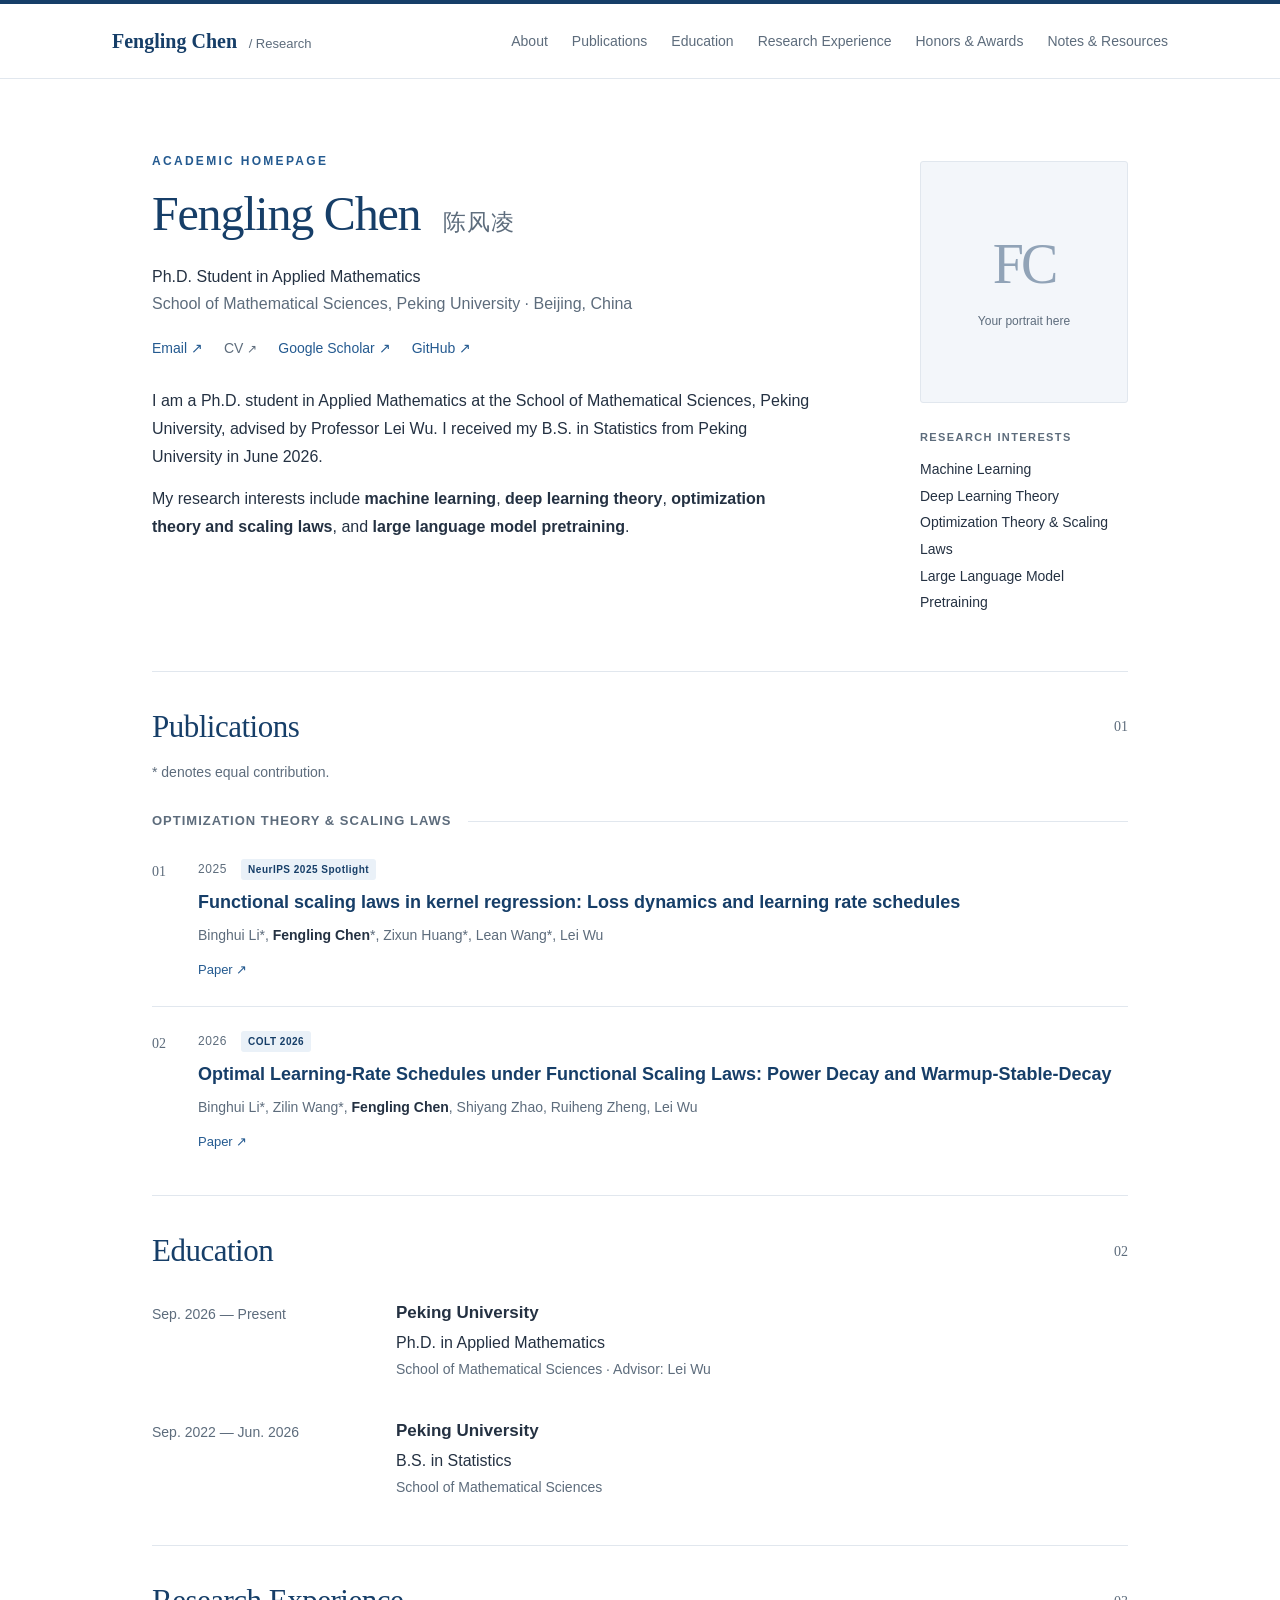
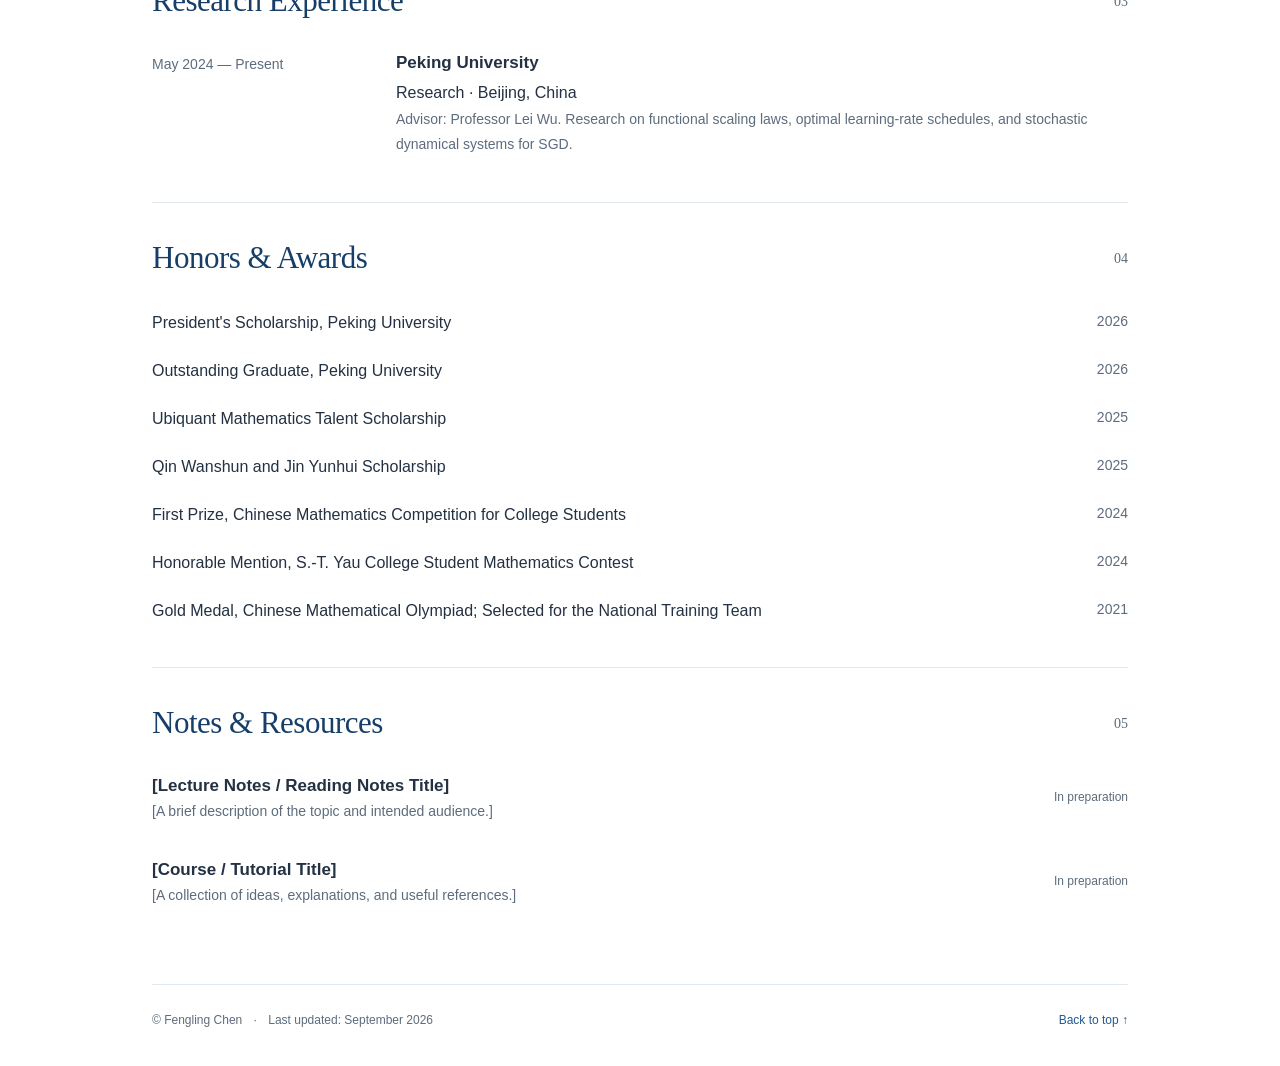
==== commit ad276b42: "Update honors and scholarships" ====
--- a/index.html
+++ b/index.html
@@ -34,7 +34,7 @@
 <h4>Optimal Learning-Rate Schedules under Functional Scaling Laws: Power Decay and Warmup-Stable-Decay</h4><p class="authors">Binghui Li*, Zilin Wang*, <strong>Fengling Chen</strong>, Shiyang Zhao, Ruiheng Zheng, Lei Wu</p><div class="paper-links"><a href="https://arxiv.org/abs/2602.06797">Paper ↗</a></div></div></article></section><section id="education" class="section" aria-labelledby="education-heading"><div class="section-heading"><h2 id="education-heading">Education</h2><span class="section-number">02</span></div><div class="timeline"><article class="timeline-entry"><p class="date">Sep. 2026 — Present</p><div>
 <h3>Peking University</h3><p>Ph.D. in Applied Mathematics</p><p class="muted">School of Mathematical Sciences · Advisor: Lei Wu</p></div></article><article class="timeline-entry"><p class="date">Sep. 2022 — Jun. 2026</p><div>
 <h3>Peking University</h3><p>B.S. in Statistics</p><p class="muted">School of Mathematical Sciences</p></div></article></div></section><section id="experience" class="section" aria-labelledby="experience-heading"><div class="section-heading"><h2 id="experience-heading">Research Experience</h2><span class="section-number">03</span></div><div class="timeline"><article class="timeline-entry"><p class="date">May 2024 — Present</p><div>
-<h3>Peking University</h3><p>Research · Beijing, China</p><p class="muted">Advisor: Professor Lei Wu. Research on functional scaling laws, optimal learning-rate schedules, and stochastic dynamical systems for SGD.</p></div></article></div></section><section id="honors" class="section" aria-labelledby="honors-heading"><div class="section-heading"><h2 id="honors-heading">Honors &amp; Awards</h2><span class="section-number">04</span></div><ul class="awards"><li><span>北京大学校长奖学金</span><span>2026</span></li><li><span>北京大学优秀毕业生</span><span>2026</span></li><li><span>九坤数学英才奖学金</span><span>2025</span></li><li><span>全国大学生数学竞赛一等奖</span><span>2024</span></li><li><span>丘成桐大学生数学竞赛优胜奖</span><span>2024</span></li><li><span>中国数学奥林匹克金牌，入选国家集训队</span><span>2021</span></li></ul></section><section id="notes" class="section" aria-labelledby="notes-heading"><div class="section-heading"><h2 id="notes-heading">Notes &amp; Resources</h2><span class="section-number">05</span></div><div class="note-entry"><div><h3>[Lecture Notes / Reading Notes Title]</h3><p class="muted">[A brief description of the topic and intended audience.]</p></div><span class="pending">In preparation</span></div><div class="note-entry"><div><h3>[Course / Tutorial Title]</h3><p class="muted">[A collection of ideas, explanations, and useful references.]</p></div><span class="pending">In preparation</span></div></section><footer><p>© Fengling Chen <span>·</span> Last updated: September 2026</p><a href="#profile">Back to top ↑</a></footer>
+<h3>Peking University</h3><p>Research · Beijing, China</p><p class="muted">Advisor: Professor Lei Wu. Research on functional scaling laws, optimal learning-rate schedules, and stochastic dynamical systems for SGD.</p></div></article></div></section><section id="honors" class="section" aria-labelledby="honors-heading"><div class="section-heading"><h2 id="honors-heading">Honors &amp; Awards</h2><span class="section-number">04</span></div><ul class="awards"><li><span>President&#x27;s Scholarship, Peking University</span><span>2026</span></li><li><span>Outstanding Graduate, Peking University</span><span>2026</span></li><li><span>Ubiquant Mathematics Talent Scholarship</span><span>2025</span></li><li><span>Qin Wanshun and Jin Yunhui Scholarship</span><span>2025</span></li><li><span>First Prize, Chinese Mathematics Competition for College Students</span><span>2024</span></li><li><span>Honorable Mention, S.-T. Yau College Student Mathematics Contest</span><span>2024</span></li><li><span>Gold Medal, Chinese Mathematical Olympiad; Selected for the National Training Team</span><span>2021</span></li></ul></section><section id="notes" class="section" aria-labelledby="notes-heading"><div class="section-heading"><h2 id="notes-heading">Notes &amp; Resources</h2><span class="section-number">05</span></div><div class="note-entry"><div><h3>[Lecture Notes / Reading Notes Title]</h3><p class="muted">[A brief description of the topic and intended audience.]</p></div><span class="pending">In preparation</span></div><div class="note-entry"><div><h3>[Course / Tutorial Title]</h3><p class="muted">[A collection of ideas, explanations, and useful references.]</p></div><span class="pending">In preparation</span></div></section><footer><p>© Fengling Chen <span>·</span> Last updated: September 2026</p><a href="#profile">Back to top ↑</a></footer>
   </main>
 </body>
 </html>
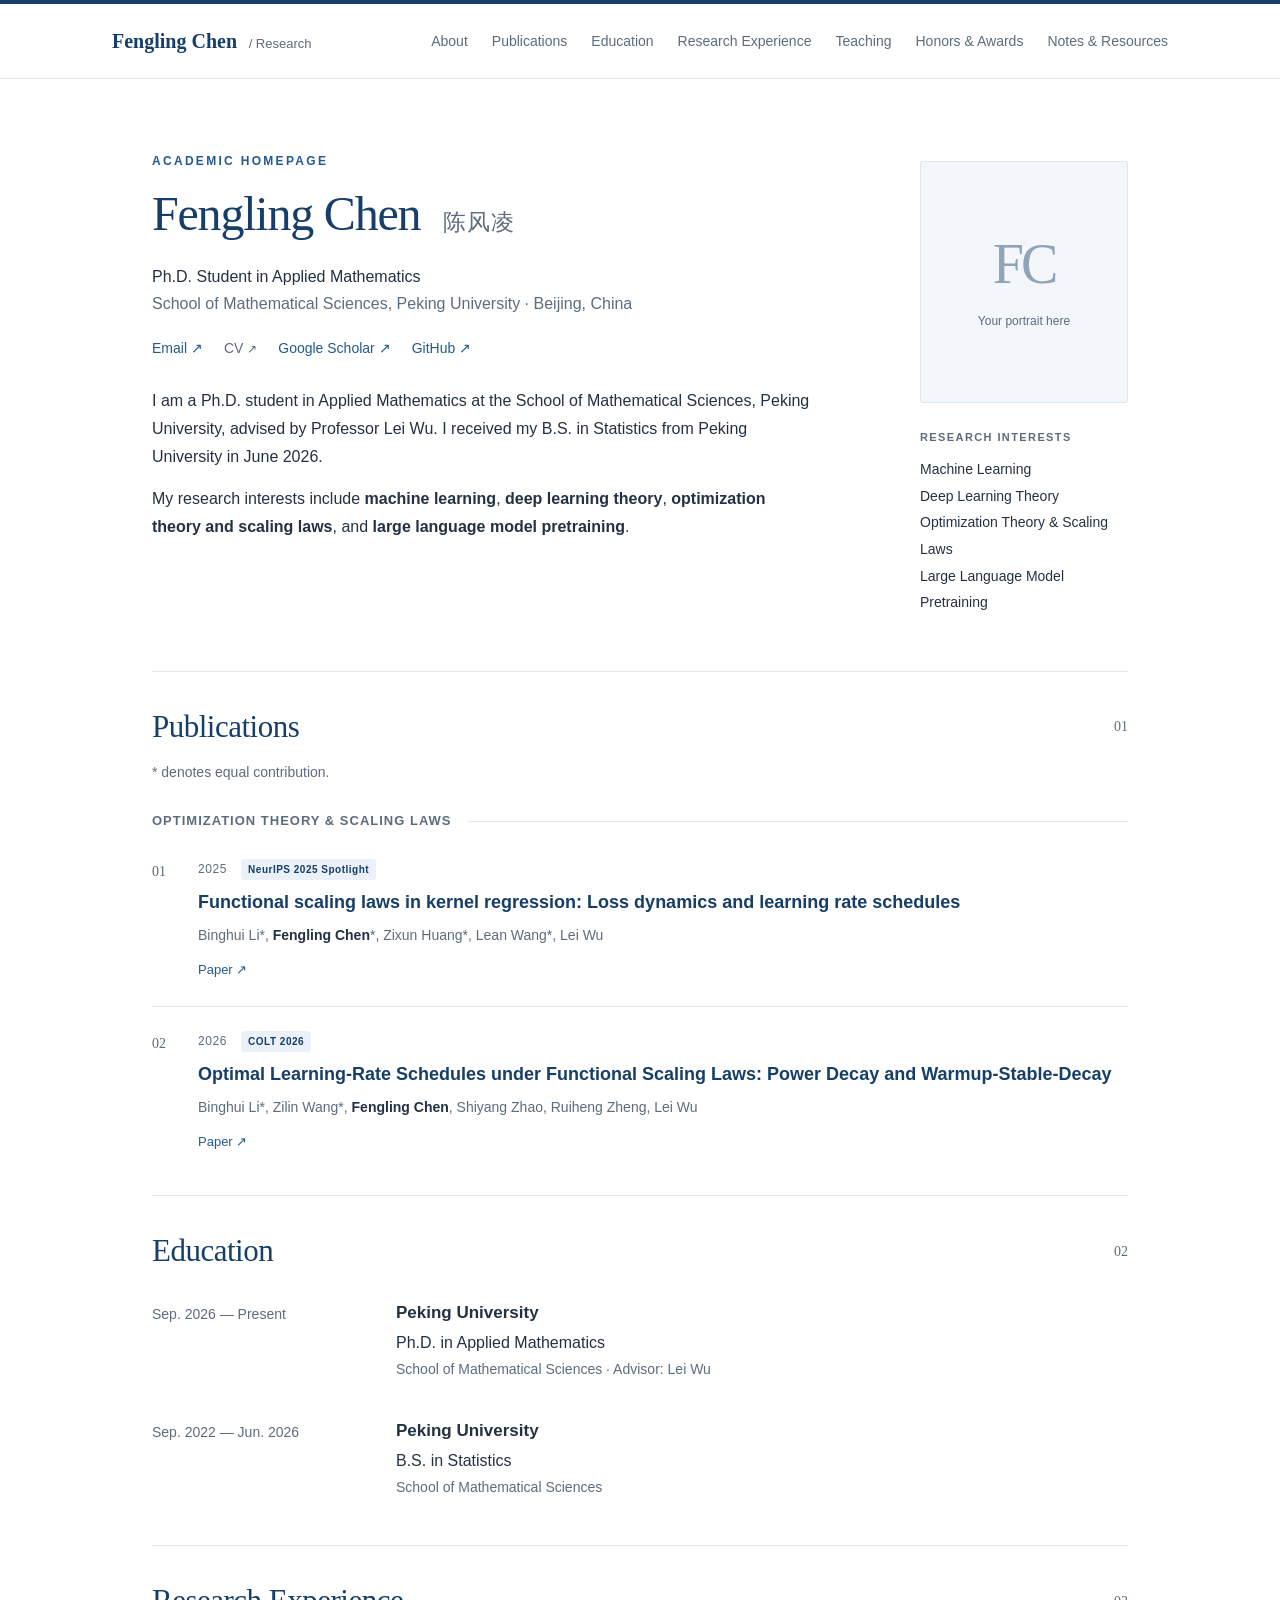
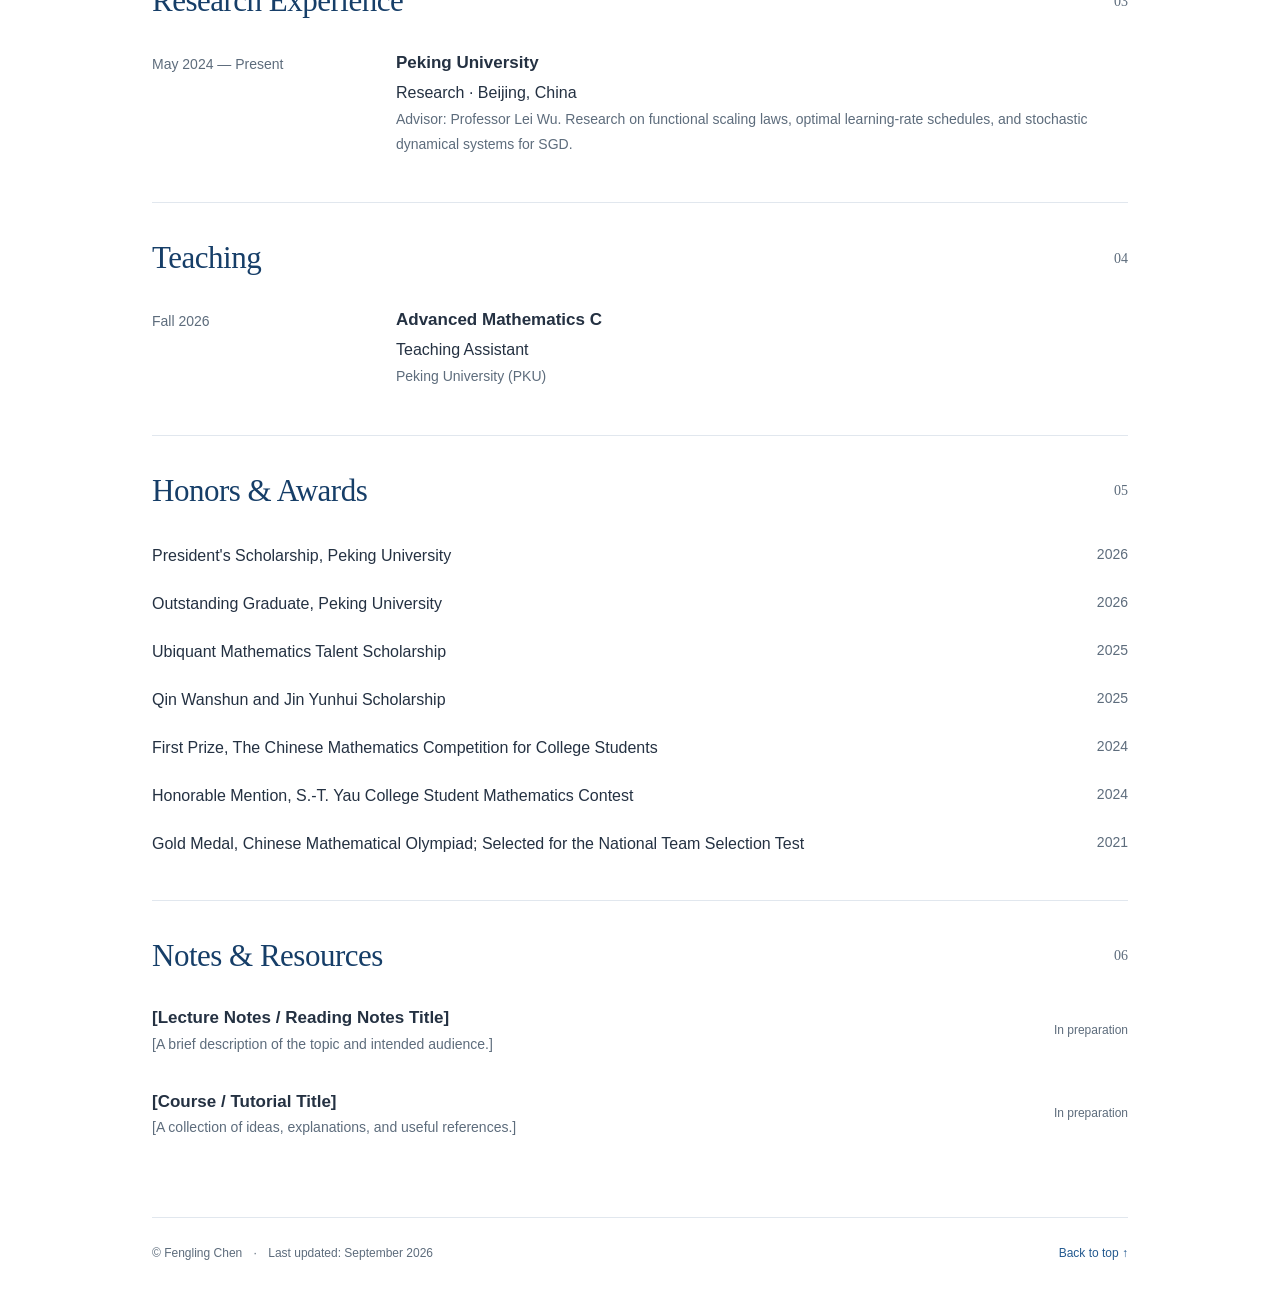
==== commit f7c11833: "Add teaching experience" ====
--- a/index.html
+++ b/index.html
@@ -15,7 +15,7 @@
   <header class="site-header">
     <div class="header-inner">
       <a class="wordmark" href="#profile">Fengling Chen<span> / Research</span></a>
-      <nav aria-label="Main navigation"><a href="#profile">About</a><a href="#publications">Publications</a><a href="#education">Education</a><a href="#experience">Research Experience</a><a href="#honors">Honors &amp; Awards</a><a href="#notes">Notes &amp; Resources</a></nav>
+      <nav aria-label="Main navigation"><a href="#profile">About</a><a href="#publications">Publications</a><a href="#education">Education</a><a href="#experience">Research Experience</a><a href="#teaching">Teaching</a><a href="#honors">Honors &amp; Awards</a><a href="#notes">Notes &amp; Resources</a></nav>
     </div>
   </header>
 
@@ -34,7 +34,8 @@
 <h4>Optimal Learning-Rate Schedules under Functional Scaling Laws: Power Decay and Warmup-Stable-Decay</h4><p class="authors">Binghui Li*, Zilin Wang*, <strong>Fengling Chen</strong>, Shiyang Zhao, Ruiheng Zheng, Lei Wu</p><div class="paper-links"><a href="https://arxiv.org/abs/2602.06797">Paper ↗</a></div></div></article></section><section id="education" class="section" aria-labelledby="education-heading"><div class="section-heading"><h2 id="education-heading">Education</h2><span class="section-number">02</span></div><div class="timeline"><article class="timeline-entry"><p class="date">Sep. 2026 — Present</p><div>
 <h3>Peking University</h3><p>Ph.D. in Applied Mathematics</p><p class="muted">School of Mathematical Sciences · Advisor: Lei Wu</p></div></article><article class="timeline-entry"><p class="date">Sep. 2022 — Jun. 2026</p><div>
 <h3>Peking University</h3><p>B.S. in Statistics</p><p class="muted">School of Mathematical Sciences</p></div></article></div></section><section id="experience" class="section" aria-labelledby="experience-heading"><div class="section-heading"><h2 id="experience-heading">Research Experience</h2><span class="section-number">03</span></div><div class="timeline"><article class="timeline-entry"><p class="date">May 2024 — Present</p><div>
-<h3>Peking University</h3><p>Research · Beijing, China</p><p class="muted">Advisor: Professor Lei Wu. Research on functional scaling laws, optimal learning-rate schedules, and stochastic dynamical systems for SGD.</p></div></article></div></section><section id="honors" class="section" aria-labelledby="honors-heading"><div class="section-heading"><h2 id="honors-heading">Honors &amp; Awards</h2><span class="section-number">04</span></div><ul class="awards"><li><span>President&#x27;s Scholarship, Peking University</span><span>2026</span></li><li><span>Outstanding Graduate, Peking University</span><span>2026</span></li><li><span>Ubiquant Mathematics Talent Scholarship</span><span>2025</span></li><li><span>Qin Wanshun and Jin Yunhui Scholarship</span><span>2025</span></li><li><span>First Prize, Chinese Mathematics Competition for College Students</span><span>2024</span></li><li><span>Honorable Mention, S.-T. Yau College Student Mathematics Contest</span><span>2024</span></li><li><span>Gold Medal, Chinese Mathematical Olympiad; Selected for the National Training Team</span><span>2021</span></li></ul></section><section id="notes" class="section" aria-labelledby="notes-heading"><div class="section-heading"><h2 id="notes-heading">Notes &amp; Resources</h2><span class="section-number">05</span></div><div class="note-entry"><div><h3>[Lecture Notes / Reading Notes Title]</h3><p class="muted">[A brief description of the topic and intended audience.]</p></div><span class="pending">In preparation</span></div><div class="note-entry"><div><h3>[Course / Tutorial Title]</h3><p class="muted">[A collection of ideas, explanations, and useful references.]</p></div><span class="pending">In preparation</span></div></section><footer><p>© Fengling Chen <span>·</span> Last updated: September 2026</p><a href="#profile">Back to top ↑</a></footer>
+<h3>Peking University</h3><p>Research · Beijing, China</p><p class="muted">Advisor: Professor Lei Wu. Research on functional scaling laws, optimal learning-rate schedules, and stochastic dynamical systems for SGD.</p></div></article></div></section><section id="teaching" class="section" aria-labelledby="teaching-heading"><div class="section-heading"><h2 id="teaching-heading">Teaching</h2><span class="section-number">04</span></div><div class="timeline"><article class="timeline-entry"><p class="date">Fall 2026</p><div>
+<h3>Advanced Mathematics C</h3><p>Teaching Assistant</p><p class="muted">Peking University (PKU)</p></div></article></div></section><section id="honors" class="section" aria-labelledby="honors-heading"><div class="section-heading"><h2 id="honors-heading">Honors &amp; Awards</h2><span class="section-number">05</span></div><ul class="awards"><li><span>President&#x27;s Scholarship, Peking University</span><span>2026</span></li><li><span>Outstanding Graduate, Peking University</span><span>2026</span></li><li><span>Ubiquant Mathematics Talent Scholarship</span><span>2025</span></li><li><span>Qin Wanshun and Jin Yunhui Scholarship</span><span>2025</span></li><li><span>First Prize, The Chinese Mathematics Competition for College Students</span><span>2024</span></li><li><span>Honorable Mention, S.-T. Yau College Student Mathematics Contest</span><span>2024</span></li><li><span>Gold Medal, Chinese Mathematical Olympiad; Selected for the National Team Selection Test</span><span>2021</span></li></ul></section><section id="notes" class="section" aria-labelledby="notes-heading"><div class="section-heading"><h2 id="notes-heading">Notes &amp; Resources</h2><span class="section-number">06</span></div><div class="note-entry"><div><h3>[Lecture Notes / Reading Notes Title]</h3><p class="muted">[A brief description of the topic and intended audience.]</p></div><span class="pending">In preparation</span></div><div class="note-entry"><div><h3>[Course / Tutorial Title]</h3><p class="muted">[A collection of ideas, explanations, and useful references.]</p></div><span class="pending">In preparation</span></div></section><footer><p>© Fengling Chen <span>·</span> Last updated: September 2026</p><a href="#profile">Back to top ↑</a></footer>
   </main>
 </body>
 </html>
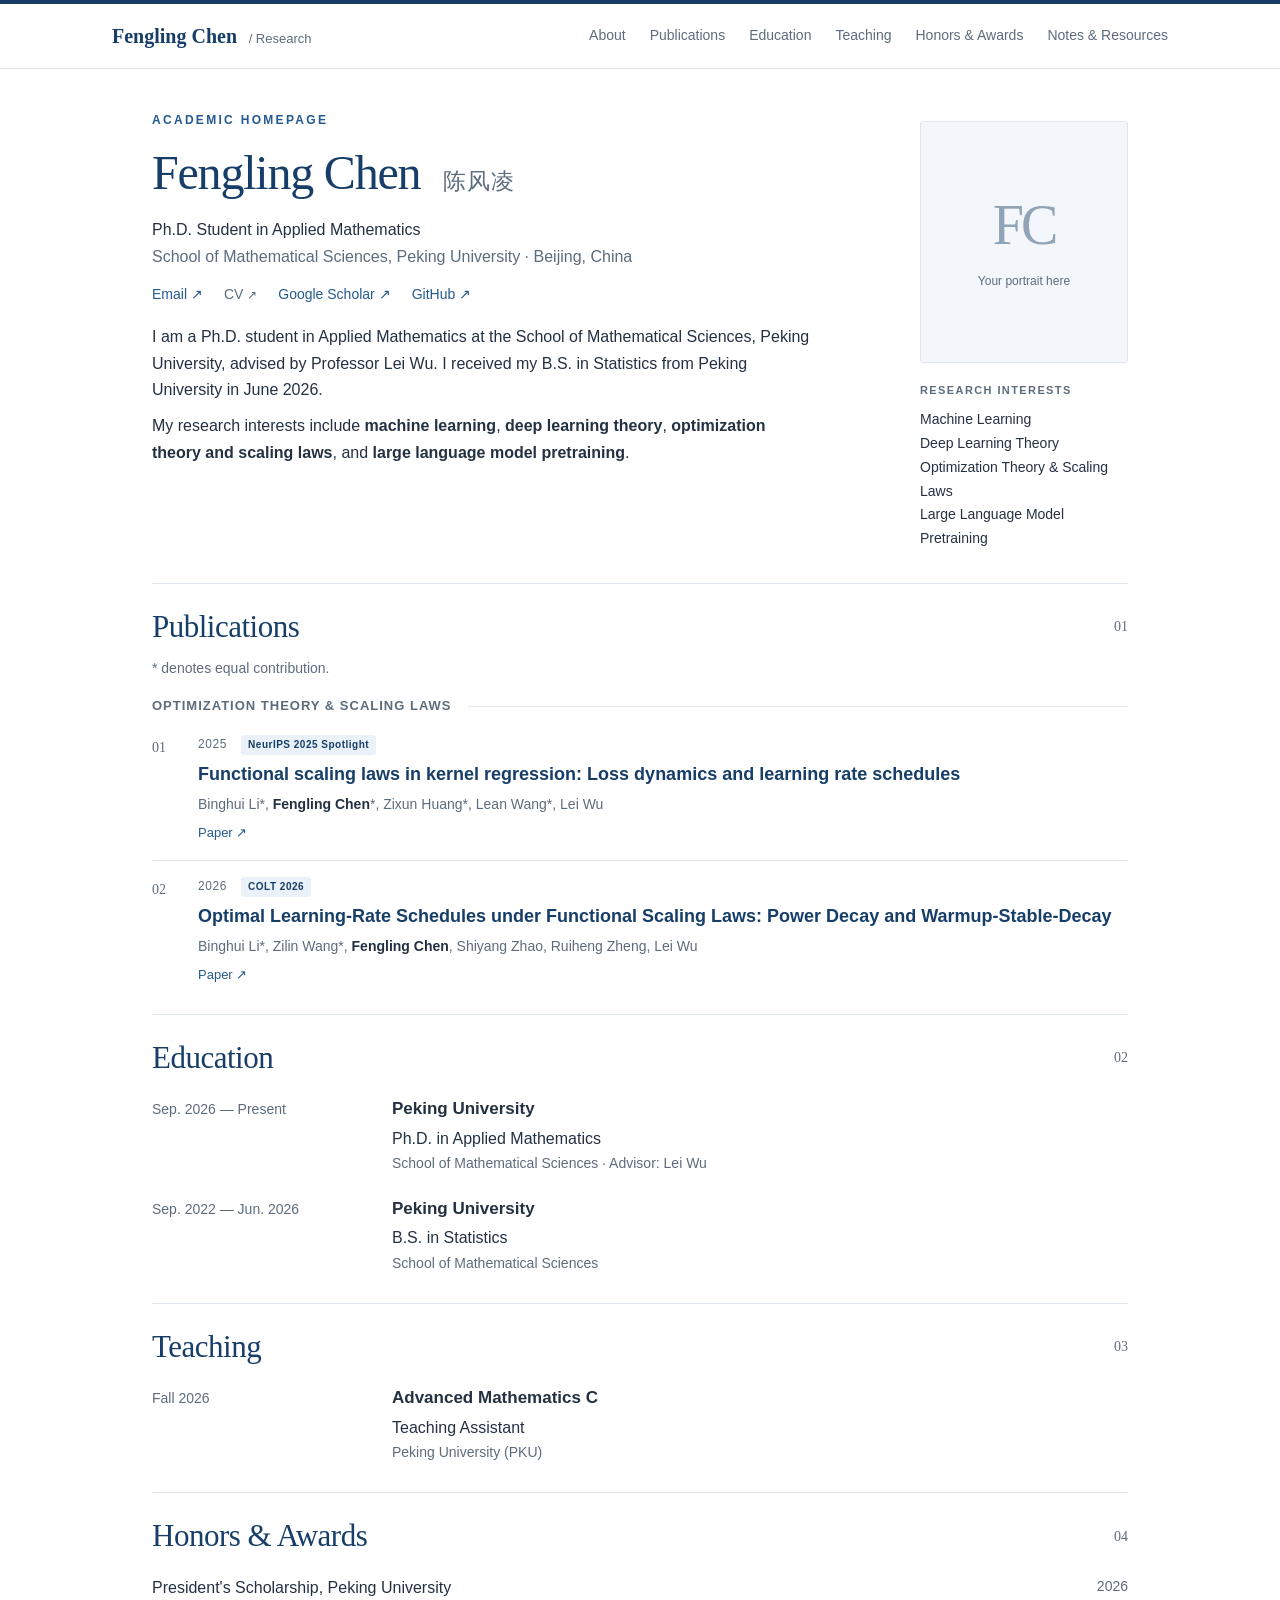
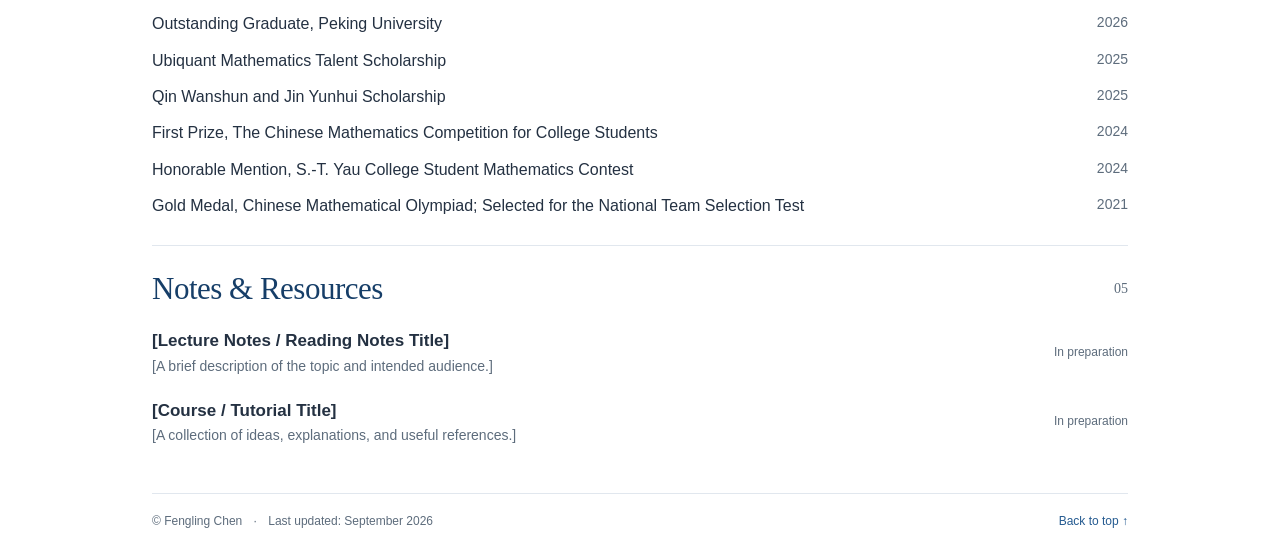
==== commit c56107cf: "Remove research experience and compact layout" ====
--- a/index.html
+++ b/index.html
@@ -15,7 +15,7 @@
   <header class="site-header">
     <div class="header-inner">
       <a class="wordmark" href="#profile">Fengling Chen<span> / Research</span></a>
-      <nav aria-label="Main navigation"><a href="#profile">About</a><a href="#publications">Publications</a><a href="#education">Education</a><a href="#experience">Research Experience</a><a href="#teaching">Teaching</a><a href="#honors">Honors &amp; Awards</a><a href="#notes">Notes &amp; Resources</a></nav>
+      <nav aria-label="Main navigation"><a href="#profile">About</a><a href="#publications">Publications</a><a href="#education">Education</a><a href="#teaching">Teaching</a><a href="#honors">Honors &amp; Awards</a><a href="#notes">Notes &amp; Resources</a></nav>
     </div>
   </header>
 
@@ -33,9 +33,8 @@
 <p class="paper-meta">2026 <span class="badge">COLT 2026</span></p>
 <h4>Optimal Learning-Rate Schedules under Functional Scaling Laws: Power Decay and Warmup-Stable-Decay</h4><p class="authors">Binghui Li*, Zilin Wang*, <strong>Fengling Chen</strong>, Shiyang Zhao, Ruiheng Zheng, Lei Wu</p><div class="paper-links"><a href="https://arxiv.org/abs/2602.06797">Paper ↗</a></div></div></article></section><section id="education" class="section" aria-labelledby="education-heading"><div class="section-heading"><h2 id="education-heading">Education</h2><span class="section-number">02</span></div><div class="timeline"><article class="timeline-entry"><p class="date">Sep. 2026 — Present</p><div>
 <h3>Peking University</h3><p>Ph.D. in Applied Mathematics</p><p class="muted">School of Mathematical Sciences · Advisor: Lei Wu</p></div></article><article class="timeline-entry"><p class="date">Sep. 2022 — Jun. 2026</p><div>
-<h3>Peking University</h3><p>B.S. in Statistics</p><p class="muted">School of Mathematical Sciences</p></div></article></div></section><section id="experience" class="section" aria-labelledby="experience-heading"><div class="section-heading"><h2 id="experience-heading">Research Experience</h2><span class="section-number">03</span></div><div class="timeline"><article class="timeline-entry"><p class="date">May 2024 — Present</p><div>
-<h3>Peking University</h3><p>Research · Beijing, China</p><p class="muted">Advisor: Professor Lei Wu. Research on functional scaling laws, optimal learning-rate schedules, and stochastic dynamical systems for SGD.</p></div></article></div></section><section id="teaching" class="section" aria-labelledby="teaching-heading"><div class="section-heading"><h2 id="teaching-heading">Teaching</h2><span class="section-number">04</span></div><div class="timeline"><article class="timeline-entry"><p class="date">Fall 2026</p><div>
-<h3>Advanced Mathematics C</h3><p>Teaching Assistant</p><p class="muted">Peking University (PKU)</p></div></article></div></section><section id="honors" class="section" aria-labelledby="honors-heading"><div class="section-heading"><h2 id="honors-heading">Honors &amp; Awards</h2><span class="section-number">05</span></div><ul class="awards"><li><span>President&#x27;s Scholarship, Peking University</span><span>2026</span></li><li><span>Outstanding Graduate, Peking University</span><span>2026</span></li><li><span>Ubiquant Mathematics Talent Scholarship</span><span>2025</span></li><li><span>Qin Wanshun and Jin Yunhui Scholarship</span><span>2025</span></li><li><span>First Prize, The Chinese Mathematics Competition for College Students</span><span>2024</span></li><li><span>Honorable Mention, S.-T. Yau College Student Mathematics Contest</span><span>2024</span></li><li><span>Gold Medal, Chinese Mathematical Olympiad; Selected for the National Team Selection Test</span><span>2021</span></li></ul></section><section id="notes" class="section" aria-labelledby="notes-heading"><div class="section-heading"><h2 id="notes-heading">Notes &amp; Resources</h2><span class="section-number">06</span></div><div class="note-entry"><div><h3>[Lecture Notes / Reading Notes Title]</h3><p class="muted">[A brief description of the topic and intended audience.]</p></div><span class="pending">In preparation</span></div><div class="note-entry"><div><h3>[Course / Tutorial Title]</h3><p class="muted">[A collection of ideas, explanations, and useful references.]</p></div><span class="pending">In preparation</span></div></section><footer><p>© Fengling Chen <span>·</span> Last updated: September 2026</p><a href="#profile">Back to top ↑</a></footer>
+<h3>Peking University</h3><p>B.S. in Statistics</p><p class="muted">School of Mathematical Sciences</p></div></article></div></section><section id="teaching" class="section" aria-labelledby="teaching-heading"><div class="section-heading"><h2 id="teaching-heading">Teaching</h2><span class="section-number">03</span></div><div class="timeline"><article class="timeline-entry"><p class="date">Fall 2026</p><div>
+<h3>Advanced Mathematics C</h3><p>Teaching Assistant</p><p class="muted">Peking University (PKU)</p></div></article></div></section><section id="honors" class="section" aria-labelledby="honors-heading"><div class="section-heading"><h2 id="honors-heading">Honors &amp; Awards</h2><span class="section-number">04</span></div><ul class="awards"><li><span>President&#x27;s Scholarship, Peking University</span><span>2026</span></li><li><span>Outstanding Graduate, Peking University</span><span>2026</span></li><li><span>Ubiquant Mathematics Talent Scholarship</span><span>2025</span></li><li><span>Qin Wanshun and Jin Yunhui Scholarship</span><span>2025</span></li><li><span>First Prize, The Chinese Mathematics Competition for College Students</span><span>2024</span></li><li><span>Honorable Mention, S.-T. Yau College Student Mathematics Contest</span><span>2024</span></li><li><span>Gold Medal, Chinese Mathematical Olympiad; Selected for the National Team Selection Test</span><span>2021</span></li></ul></section><section id="notes" class="section" aria-labelledby="notes-heading"><div class="section-heading"><h2 id="notes-heading">Notes &amp; Resources</h2><span class="section-number">05</span></div><div class="note-entry"><div><h3>[Lecture Notes / Reading Notes Title]</h3><p class="muted">[A brief description of the topic and intended audience.]</p></div><span class="pending">In preparation</span></div><div class="note-entry"><div><h3>[Course / Tutorial Title]</h3><p class="muted">[A collection of ideas, explanations, and useful references.]</p></div><span class="pending">In preparation</span></div></section><footer><p>© Fengling Chen <span>·</span> Last updated: September 2026</p><a href="#profile">Back to top ↑</a></footer>
   </main>
 </body>
 </html>
--- a/assets/style.css
+++ b/assets/style.css
@@ -1,8 +1,8 @@
 /* Theme: change these values to personalize the entire page. */
 :root{--ink:#243142;--muted:#5d6c7c;--blue:#163e68;--link:#245a90;--line:#e1e7ee;--wash:#f3f6fa;--paper:#fff;--serif:Georgia,'Times New Roman','Songti SC',SimSun,serif;--sans:-apple-system,BlinkMacSystemFont,'Segoe UI','PingFang SC','Microsoft YaHei',sans-serif}
-*{box-sizing:border-box}html{scroll-behavior:smooth;scroll-padding-top:100px}body{margin:0;background:var(--paper);color:var(--ink);font:16px/1.75 var(--sans);-webkit-font-smoothing:antialiased}a{color:var(--link);text-decoration:none}a:hover{text-decoration:underline;text-underline-offset:5px}a:focus-visible,summary:focus-visible{outline:3px solid var(--link);outline-offset:5px;border-radius:2px}p,h1,h2,h3,h4{margin:0}strong{font-weight:600}.skip-link{position:fixed;top:-100px;left:16px;background:var(--blue);color:white;padding:10px 18px;z-index:10}.skip-link:focus{top:12px}.site-header{position:sticky;top:0;z-index:5;background:rgba(255,255,255,.97);border-top:4px solid var(--blue);border-bottom:1px solid var(--line)}.header-inner{max-width:1120px;margin:auto;min-height:74px;display:flex;justify-content:space-between;align-items:center;gap:24px;padding:12px 32px}.wordmark{font-family:var(--serif);font-weight:bold;font-size:20px;white-space:nowrap;color:var(--blue)}.wordmark span{font-family:var(--sans);font-size:13px;font-weight:400;color:var(--muted);margin-left:8px}nav{display:flex;gap:24px;flex-wrap:wrap}nav a{font-size:14px;color:var(--muted)}nav a:hover{color:var(--blue)}.page{max-width:1040px;margin:auto;padding:0 32px}.profile{display:grid;grid-template-columns:minmax(0,1fr) 208px;gap:72px;padding:72px 0 55px}.eyebrow{color:var(--link);font-size:12px;letter-spacing:2.3px;font-weight:600;margin-bottom:12px}h1{font-family:var(--serif);font-size:48px;line-height:1.23;letter-spacing:-1.2px;color:var(--blue);font-weight:400}h1 span{font-family:var(--sans);font-size:23px;color:var(--muted);letter-spacing:1px;white-space:nowrap;margin-left:12px}.affiliation{margin-top:20px;line-height:1.7}.affiliation span{color:var(--muted)}.contact-links{display:flex;flex-wrap:wrap;gap:9px 21px;margin:19px 0 26px;color:var(--link);font-size:14px}.contact-links small{font-size:12px}.contact-links>span{color:var(--muted)}.bio p+p{margin-top:14px}.bio{max-width:660px}.profile-aside{padding-top:10px}.portrait{display:block;width:208px;height:242px;object-fit:cover;border-radius:3px}.placeholder{background:var(--wash);border:1px solid var(--line);display:flex;flex-direction:column;align-items:center;justify-content:center;gap:15px;color:var(--muted);font-size:12px}.monogram{font:56px var(--serif);color:#91a3b7;letter-spacing:-3px}.aside-label{font-size:11px;letter-spacing:1.4px;font-weight:600;color:var(--muted);margin-top:25px}.interests{margin:9px 0 0;padding:0;list-style:none;font-size:14px;line-height:1.9}.section{padding:36px 0 18px;border-top:1px solid var(--line)}.section-heading{display:flex;align-items:center;justify-content:space-between;margin-bottom:21px}.section-number{font:14px var(--serif);color:var(--muted)}h2{font:400 31px/1.25 var(--serif);letter-spacing:-.5px;color:var(--blue)}.section-note{font-size:14px;color:var(--muted);margin-top:-8px;margin-bottom:27px}.research-group{display:flex;gap:16px;align-items:center;font-size:13px;letter-spacing:1px;text-transform:uppercase;color:var(--muted);font-weight:600;margin:25px 0 3px}.research-group:after{content:'';height:1px;background:var(--line);flex:1}.paper{display:grid;grid-template-columns:34px minmax(0,1fr);gap:12px;padding:24px 0;border-bottom:1px solid var(--line)}.paper:last-child{border-bottom:0}.paper-index{font:14px var(--serif);color:var(--muted);padding-top:5px}.paper-meta{display:flex;align-items:center;flex-wrap:wrap;gap:14px;color:var(--muted);font-size:12px;letter-spacing:.6px;margin-bottom:9px}.badge{font-size:10px;background:#eaf1f8;color:var(--blue);font-weight:600;border-radius:3px;letter-spacing:.5px;padding:2px 7px}.badge.neutral{background:var(--wash);color:var(--muted)}h4{font-size:18px;font-weight:600;line-height:1.5;color:var(--blue)}.authors{margin:7px 0;font-size:14px;color:var(--muted)}.authors strong{color:var(--ink)}.paper-description{font-size:15px;line-height:1.7}.paper-links{display:flex;flex-wrap:wrap;gap:14px;margin-top:11px;font-size:13px}.pending{font-size:12px;color:var(--muted)}details{font-size:14px;margin-top:10px}summary{color:var(--link);cursor:pointer;width:fit-content}details[open] summary{margin-bottom:10px}details>p{background:var(--wash);padding:15px 18px;border-left:2px solid #99afc8;color:var(--muted)}.timeline-entry{display:grid;grid-template-columns:220px minmax(0,1fr);gap:24px;padding:7px 0 28px}.date{font-size:14px;color:var(--muted);padding-top:3px}h3{font-size:17px;font-weight:600;line-height:1.6}.muted{color:var(--muted);font-size:14px}.timeline-entry h3{color:var(--ink);margin-bottom:3px}.awards{padding:0;margin:0 0 14px;list-style:none}.awards li{display:flex;justify-content:space-between;gap:20px;padding:10px 0}.awards li span:last-child{color:var(--muted);font-size:14px;white-space:nowrap}.note-entry{display:flex;justify-content:space-between;align-items:center;gap:24px;padding:8px 0 24px}.note-entry>.pending{white-space:nowrap}footer{border-top:1px solid var(--line);margin-top:35px;padding:25px 0 35px;display:flex;justify-content:space-between;gap:20px;color:var(--muted);font-size:12px}footer p span{margin:0 8px}footer a{white-space:nowrap}
-@media(min-width:1500px){.profile{padding-top:88px}}
+*{box-sizing:border-box}html{scroll-behavior:smooth;scroll-padding-top:100px}body{margin:0;background:var(--paper);color:var(--ink);font:16px/1.65 var(--sans);-webkit-font-smoothing:antialiased}a{color:var(--link);text-decoration:none}a:hover{text-decoration:underline;text-underline-offset:5px}a:focus-visible,summary:focus-visible{outline:3px solid var(--link);outline-offset:5px;border-radius:2px}p,h1,h2,h3,h4{margin:0}strong{font-weight:600}.skip-link{position:fixed;top:-100px;left:16px;background:var(--blue);color:white;padding:10px 18px;z-index:10}.skip-link:focus{top:12px}.site-header{position:sticky;top:0;z-index:5;background:rgba(255,255,255,.97);border-top:4px solid var(--blue);border-bottom:1px solid var(--line)}.header-inner{max-width:1120px;margin:auto;min-height:64px;display:flex;justify-content:space-between;align-items:center;gap:24px;padding:12px 32px}.wordmark{font-family:var(--serif);font-weight:bold;font-size:20px;white-space:nowrap;color:var(--blue)}.wordmark span{font-family:var(--sans);font-size:13px;font-weight:400;color:var(--muted);margin-left:8px}nav{display:flex;gap:24px;flex-wrap:wrap}nav a{font-size:14px;color:var(--muted)}nav a:hover{color:var(--blue)}.page{max-width:1040px;margin:auto;padding:0 32px}.profile{display:grid;grid-template-columns:minmax(0,1fr) 208px;gap:48px;padding:42px 0 32px}.eyebrow{color:var(--link);font-size:12px;letter-spacing:2.3px;font-weight:600;margin-bottom:12px}h1{font-family:var(--serif);font-size:48px;line-height:1.23;letter-spacing:-1.2px;color:var(--blue);font-weight:400}h1 span{font-family:var(--sans);font-size:23px;color:var(--muted);letter-spacing:1px;white-space:nowrap;margin-left:12px}.affiliation{margin-top:14px;line-height:1.7}.affiliation span{color:var(--muted)}.contact-links{display:flex;flex-wrap:wrap;gap:9px 21px;margin:13px 0 18px;color:var(--link);font-size:14px}.contact-links small{font-size:12px}.contact-links>span{color:var(--muted)}.bio p+p{margin-top:10px}.bio{max-width:660px}.profile-aside{padding-top:10px}.portrait{display:block;width:208px;height:242px;object-fit:cover;border-radius:3px}.placeholder{background:var(--wash);border:1px solid var(--line);display:flex;flex-direction:column;align-items:center;justify-content:center;gap:15px;color:var(--muted);font-size:12px}.monogram{font:56px var(--serif);color:#91a3b7;letter-spacing:-3px}.aside-label{font-size:11px;letter-spacing:1.4px;font-weight:600;color:var(--muted);margin-top:18px}.interests{margin:9px 0 0;padding:0;list-style:none;font-size:14px;line-height:1.7}.section{padding:24px 0 12px;border-top:1px solid var(--line)}.section-heading{display:flex;align-items:center;justify-content:space-between;margin-bottom:14px}.section-number{font:14px var(--serif);color:var(--muted)}h2{font:400 31px/1.25 var(--serif);letter-spacing:-.5px;color:var(--blue)}.section-note{font-size:14px;color:var(--muted);margin-top:-4px;margin-bottom:16px}.research-group{display:flex;gap:16px;align-items:center;font-size:13px;letter-spacing:1px;text-transform:uppercase;color:var(--muted);font-weight:600;margin:16px 0 2px}.research-group:after{content:'';height:1px;background:var(--line);flex:1}.paper{display:grid;grid-template-columns:34px minmax(0,1fr);gap:12px;padding:16px 0;border-bottom:1px solid var(--line)}.paper:last-child{border-bottom:0}.paper-index{font:14px var(--serif);color:var(--muted);padding-top:5px}.paper-meta{display:flex;align-items:center;flex-wrap:wrap;gap:14px;color:var(--muted);font-size:12px;letter-spacing:.6px;margin-bottom:6px}.badge{font-size:10px;background:#eaf1f8;color:var(--blue);font-weight:600;border-radius:3px;letter-spacing:.5px;padding:2px 7px}.badge.neutral{background:var(--wash);color:var(--muted)}h4{font-size:18px;font-weight:600;line-height:1.5;color:var(--blue)}.authors{margin:5px 0;font-size:14px;color:var(--muted)}.authors strong{color:var(--ink)}.paper-description{font-size:15px;line-height:1.7}.paper-links{display:flex;flex-wrap:wrap;gap:14px;margin-top:6px;font-size:13px}.pending{font-size:12px;color:var(--muted)}details{font-size:14px;margin-top:10px}summary{color:var(--link);cursor:pointer;width:fit-content}details[open] summary{margin-bottom:10px}details>p{background:var(--wash);padding:15px 18px;border-left:2px solid #99afc8;color:var(--muted)}.timeline-entry{display:grid;grid-template-columns:220px minmax(0,1fr);gap:20px;padding:4px 0 16px}.date{font-size:14px;color:var(--muted);padding-top:3px}h3{font-size:17px;font-weight:600;line-height:1.6}.muted{color:var(--muted);font-size:14px}.timeline-entry h3{color:var(--ink);margin-bottom:3px}.awards{padding:0;margin:0 0 8px;list-style:none}.awards li{display:flex;justify-content:space-between;gap:20px;padding:5px 0}.awards li span:last-child{color:var(--muted);font-size:14px;white-space:nowrap}.note-entry{display:flex;justify-content:space-between;align-items:center;gap:20px;padding:5px 0 14px}.note-entry>.pending{white-space:nowrap}footer{border-top:1px solid var(--line);margin-top:20px;padding:18px 0 24px;display:flex;justify-content:space-between;gap:20px;color:var(--muted);font-size:12px}footer p span{margin:0 8px}footer a{white-space:nowrap}
+@media(min-width:1500px){.profile{padding-top:48px}}
 @media(max-width:900px){.header-inner{flex-direction:column;gap:9px;padding:12px 24px}nav{gap:12px 22px;justify-content:center}.profile{gap:35px;grid-template-columns:minmax(0,1fr) 175px}.portrait{width:175px;height:210px}h1{font-size:40px}h1 span{display:block;margin:10px 0 0;font-size:21px}.timeline-entry{grid-template-columns:190px minmax(0,1fr)}}
-@media(max-width:600px){html{scroll-padding-top:24px}.site-header{position:relative}.header-inner{align-items:flex-start;padding:15px 22px}nav{justify-content:flex-start;gap:7px 18px}nav a{font-size:13px}.page{padding:0 22px}.profile{padding:38px 0 32px;grid-template-columns:1fr;gap:25px}.profile-aside{display:grid;grid-template-columns:110px minmax(0,1fr);column-gap:23px;padding:0}.portrait{grid-row:1/3;width:110px;height:135px}.placeholder{font-size:10px;gap:8px}.monogram{font-size:39px}.aside-label{margin:6px 0 0;align-self:end}.interests{font-size:13px}.eyebrow{font-size:11px}h1{font-size:39px}h1 span{display:inline-block;margin:0 0 0 9px;font-size:20px}.contact-links{gap:10px 19px}.section{padding-top:28px}h2{font-size:28px}.paper{grid-template-columns:22px minmax(0,1fr);gap:8px}h4{font-size:17px}.paper-meta{gap:8px}.timeline-entry{grid-template-columns:1fr;gap:4px;padding-bottom:25px}.note-entry{display:block}.note-entry>.pending{display:inline-block;margin-top:8px}.awards li{align-items:baseline}footer{flex-direction:column;gap:8px}}
+@media(max-width:600px){html{scroll-padding-top:24px}.site-header{position:relative}.header-inner{align-items:flex-start;padding:15px 22px}nav{justify-content:flex-start;gap:7px 18px}nav a{font-size:13px}.page{padding:0 22px}.profile{padding:28px 0 24px;grid-template-columns:1fr;gap:25px}.profile-aside{display:grid;grid-template-columns:110px minmax(0,1fr);column-gap:23px;padding:0}.portrait{grid-row:1/3;width:110px;height:135px}.placeholder{font-size:10px;gap:8px}.monogram{font-size:39px}.aside-label{margin:6px 0 0;align-self:end}.interests{font-size:13px}.eyebrow{font-size:11px}h1{font-size:39px}h1 span{display:inline-block;margin:0 0 0 9px;font-size:20px}.contact-links{gap:10px 19px}.section{padding-top:20px}h2{font-size:28px}.paper{grid-template-columns:22px minmax(0,1fr);gap:8px}h4{font-size:17px}.paper-meta{gap:8px}.timeline-entry{grid-template-columns:1fr;gap:4px;padding-bottom:16px}.note-entry{display:block}.note-entry>.pending{display:inline-block;margin-top:8px}.awards li{align-items:baseline}footer{flex-direction:column;gap:8px}}
 @media(prefers-reduced-motion:reduce){html{scroll-behavior:auto}}
 @media print{.site-header,.skip-link,footer a{display:none}.page{max-width:none;padding:0}.profile{padding-top:0;gap:30px}.section{break-inside:avoid}.paper,.timeline-entry{break-inside:avoid}body{font-size:11pt}a{color:inherit}.contact-links{margin-bottom:15px}}
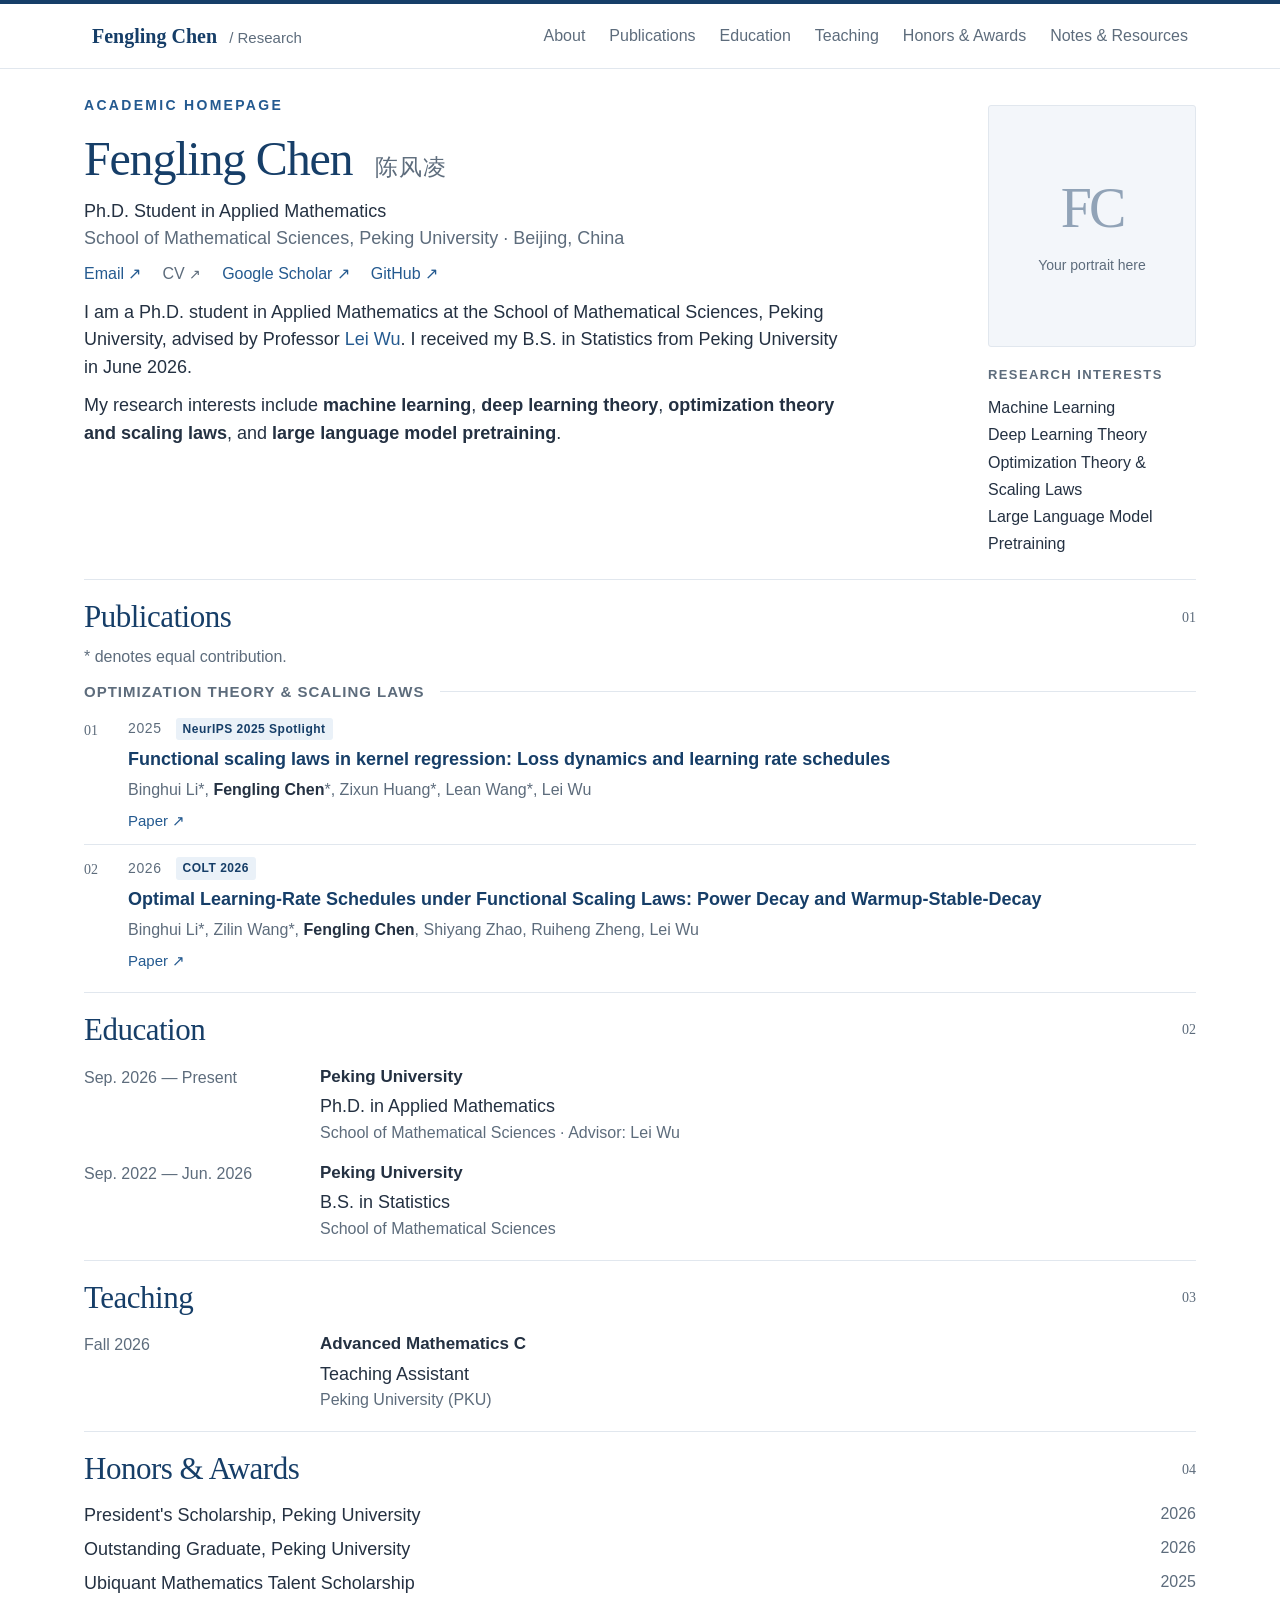
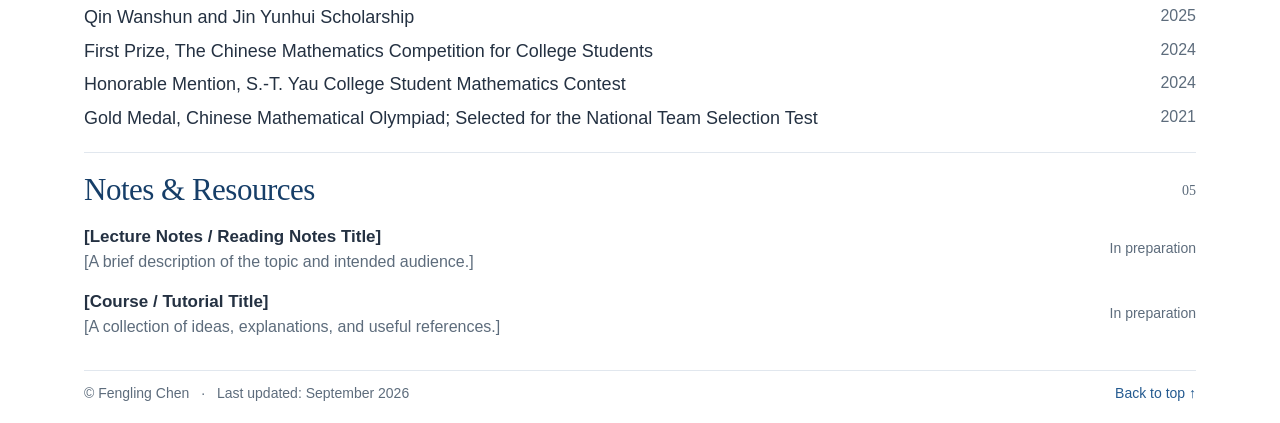
==== commit 23205f0c: "Add advisor homepage link" ====
--- a/index.html
+++ b/index.html
@@ -25,7 +25,7 @@
 <h1 id="profile-heading">Fengling Chen <span>陈风凌</span></h1>
 <p class="affiliation">Ph.D. Student in Applied Mathematics<br><span>School of Mathematical Sciences, Peking University · Beijing, China</span></p>
 <div class="contact-links"><a href="mailto:fenglingchen@stu.pku.edu.cn">Email ↗</a><span>CV <small>↗</small></span><a href="https://scholar.google.com/citations?hl=en&amp;user=uNwxJKsAAAAJ">Google Scholar ↗</a><a href="https://github.com/felixchen04">GitHub ↗</a></div>
-<div class="bio"><p>I am a Ph.D. student in Applied Mathematics at the School of Mathematical Sciences, Peking University, advised by Professor Lei Wu. I received my B.S. in Statistics from Peking University in June 2026.</p><p>My research interests include <strong>machine learning</strong>, <strong>deep learning theory</strong>, <strong>optimization theory and scaling laws</strong>, and <strong>large language model pretraining</strong>.</p></div></div>
+<div class="bio"><p>I am a Ph.D. student in Applied Mathematics at the School of Mathematical Sciences, Peking University, advised by Professor <a href="https://leiwu0.github.io/">Lei Wu</a>. I received my B.S. in Statistics from Peking University in June 2026.</p><p>My research interests include <strong>machine learning</strong>, <strong>deep learning theory</strong>, <strong>optimization theory and scaling laws</strong>, and <strong>large language model pretraining</strong>.</p></div></div>
 <aside class="profile-aside"><div class="portrait placeholder"><span class="monogram" aria-hidden="true">FC</span><span>Your portrait here</span></div><p class="aside-label">RESEARCH INTERESTS</p>
 <ul class="interests"><li>Machine Learning</li><li>Deep Learning Theory</li><li>Optimization Theory &amp; Scaling Laws</li><li>Large Language Model Pretraining</li></ul></aside></section><section id="publications" class="section" aria-labelledby="publications-heading"><div class="section-heading"><h2 id="publications-heading">Publications</h2><span class="section-number">01</span></div><p class="section-note">* denotes equal contribution.</p><h3 class="research-group">Optimization Theory &amp; Scaling Laws</h3><article class="paper"><div class="paper-index">01</div><div class="paper-content">
 <p class="paper-meta">2025 <span class="badge">NeurIPS 2025 Spotlight</span></p>
--- a/assets/style.css
+++ b/assets/style.css
@@ -1,8 +1,8 @@
 /* Theme: change these values to personalize the entire page. */
 :root{--ink:#243142;--muted:#5d6c7c;--blue:#163e68;--link:#245a90;--line:#e1e7ee;--wash:#f3f6fa;--paper:#fff;--serif:Georgia,'Times New Roman','Songti SC',SimSun,serif;--sans:-apple-system,BlinkMacSystemFont,'Segoe UI','PingFang SC','Microsoft YaHei',sans-serif}
-*{box-sizing:border-box}html{scroll-behavior:smooth;scroll-padding-top:100px}body{margin:0;background:var(--paper);color:var(--ink);font:16px/1.65 var(--sans);-webkit-font-smoothing:antialiased}a{color:var(--link);text-decoration:none}a:hover{text-decoration:underline;text-underline-offset:5px}a:focus-visible,summary:focus-visible{outline:3px solid var(--link);outline-offset:5px;border-radius:2px}p,h1,h2,h3,h4{margin:0}strong{font-weight:600}.skip-link{position:fixed;top:-100px;left:16px;background:var(--blue);color:white;padding:10px 18px;z-index:10}.skip-link:focus{top:12px}.site-header{position:sticky;top:0;z-index:5;background:rgba(255,255,255,.97);border-top:4px solid var(--blue);border-bottom:1px solid var(--line)}.header-inner{max-width:1120px;margin:auto;min-height:64px;display:flex;justify-content:space-between;align-items:center;gap:24px;padding:12px 32px}.wordmark{font-family:var(--serif);font-weight:bold;font-size:20px;white-space:nowrap;color:var(--blue)}.wordmark span{font-family:var(--sans);font-size:13px;font-weight:400;color:var(--muted);margin-left:8px}nav{display:flex;gap:24px;flex-wrap:wrap}nav a{font-size:14px;color:var(--muted)}nav a:hover{color:var(--blue)}.page{max-width:1040px;margin:auto;padding:0 32px}.profile{display:grid;grid-template-columns:minmax(0,1fr) 208px;gap:48px;padding:42px 0 32px}.eyebrow{color:var(--link);font-size:12px;letter-spacing:2.3px;font-weight:600;margin-bottom:12px}h1{font-family:var(--serif);font-size:48px;line-height:1.23;letter-spacing:-1.2px;color:var(--blue);font-weight:400}h1 span{font-family:var(--sans);font-size:23px;color:var(--muted);letter-spacing:1px;white-space:nowrap;margin-left:12px}.affiliation{margin-top:14px;line-height:1.7}.affiliation span{color:var(--muted)}.contact-links{display:flex;flex-wrap:wrap;gap:9px 21px;margin:13px 0 18px;color:var(--link);font-size:14px}.contact-links small{font-size:12px}.contact-links>span{color:var(--muted)}.bio p+p{margin-top:10px}.bio{max-width:660px}.profile-aside{padding-top:10px}.portrait{display:block;width:208px;height:242px;object-fit:cover;border-radius:3px}.placeholder{background:var(--wash);border:1px solid var(--line);display:flex;flex-direction:column;align-items:center;justify-content:center;gap:15px;color:var(--muted);font-size:12px}.monogram{font:56px var(--serif);color:#91a3b7;letter-spacing:-3px}.aside-label{font-size:11px;letter-spacing:1.4px;font-weight:600;color:var(--muted);margin-top:18px}.interests{margin:9px 0 0;padding:0;list-style:none;font-size:14px;line-height:1.7}.section{padding:24px 0 12px;border-top:1px solid var(--line)}.section-heading{display:flex;align-items:center;justify-content:space-between;margin-bottom:14px}.section-number{font:14px var(--serif);color:var(--muted)}h2{font:400 31px/1.25 var(--serif);letter-spacing:-.5px;color:var(--blue)}.section-note{font-size:14px;color:var(--muted);margin-top:-4px;margin-bottom:16px}.research-group{display:flex;gap:16px;align-items:center;font-size:13px;letter-spacing:1px;text-transform:uppercase;color:var(--muted);font-weight:600;margin:16px 0 2px}.research-group:after{content:'';height:1px;background:var(--line);flex:1}.paper{display:grid;grid-template-columns:34px minmax(0,1fr);gap:12px;padding:16px 0;border-bottom:1px solid var(--line)}.paper:last-child{border-bottom:0}.paper-index{font:14px var(--serif);color:var(--muted);padding-top:5px}.paper-meta{display:flex;align-items:center;flex-wrap:wrap;gap:14px;color:var(--muted);font-size:12px;letter-spacing:.6px;margin-bottom:6px}.badge{font-size:10px;background:#eaf1f8;color:var(--blue);font-weight:600;border-radius:3px;letter-spacing:.5px;padding:2px 7px}.badge.neutral{background:var(--wash);color:var(--muted)}h4{font-size:18px;font-weight:600;line-height:1.5;color:var(--blue)}.authors{margin:5px 0;font-size:14px;color:var(--muted)}.authors strong{color:var(--ink)}.paper-description{font-size:15px;line-height:1.7}.paper-links{display:flex;flex-wrap:wrap;gap:14px;margin-top:6px;font-size:13px}.pending{font-size:12px;color:var(--muted)}details{font-size:14px;margin-top:10px}summary{color:var(--link);cursor:pointer;width:fit-content}details[open] summary{margin-bottom:10px}details>p{background:var(--wash);padding:15px 18px;border-left:2px solid #99afc8;color:var(--muted)}.timeline-entry{display:grid;grid-template-columns:220px minmax(0,1fr);gap:20px;padding:4px 0 16px}.date{font-size:14px;color:var(--muted);padding-top:3px}h3{font-size:17px;font-weight:600;line-height:1.6}.muted{color:var(--muted);font-size:14px}.timeline-entry h3{color:var(--ink);margin-bottom:3px}.awards{padding:0;margin:0 0 8px;list-style:none}.awards li{display:flex;justify-content:space-between;gap:20px;padding:5px 0}.awards li span:last-child{color:var(--muted);font-size:14px;white-space:nowrap}.note-entry{display:flex;justify-content:space-between;align-items:center;gap:20px;padding:5px 0 14px}.note-entry>.pending{white-space:nowrap}footer{border-top:1px solid var(--line);margin-top:20px;padding:18px 0 24px;display:flex;justify-content:space-between;gap:20px;color:var(--muted);font-size:12px}footer p span{margin:0 8px}footer a{white-space:nowrap}
-@media(min-width:1500px){.profile{padding-top:48px}}
-@media(max-width:900px){.header-inner{flex-direction:column;gap:9px;padding:12px 24px}nav{gap:12px 22px;justify-content:center}.profile{gap:35px;grid-template-columns:minmax(0,1fr) 175px}.portrait{width:175px;height:210px}h1{font-size:40px}h1 span{display:block;margin:10px 0 0;font-size:21px}.timeline-entry{grid-template-columns:190px minmax(0,1fr)}}
-@media(max-width:600px){html{scroll-padding-top:24px}.site-header{position:relative}.header-inner{align-items:flex-start;padding:15px 22px}nav{justify-content:flex-start;gap:7px 18px}nav a{font-size:13px}.page{padding:0 22px}.profile{padding:28px 0 24px;grid-template-columns:1fr;gap:25px}.profile-aside{display:grid;grid-template-columns:110px minmax(0,1fr);column-gap:23px;padding:0}.portrait{grid-row:1/3;width:110px;height:135px}.placeholder{font-size:10px;gap:8px}.monogram{font-size:39px}.aside-label{margin:6px 0 0;align-self:end}.interests{font-size:13px}.eyebrow{font-size:11px}h1{font-size:39px}h1 span{display:inline-block;margin:0 0 0 9px;font-size:20px}.contact-links{gap:10px 19px}.section{padding-top:20px}h2{font-size:28px}.paper{grid-template-columns:22px minmax(0,1fr);gap:8px}h4{font-size:17px}.paper-meta{gap:8px}.timeline-entry{grid-template-columns:1fr;gap:4px;padding-bottom:16px}.note-entry{display:block}.note-entry>.pending{display:inline-block;margin-top:8px}.awards li{align-items:baseline}footer{flex-direction:column;gap:8px}}
+*{box-sizing:border-box}html{scroll-behavior:smooth;scroll-padding-top:100px}body{margin:0;background:var(--paper);color:var(--ink);font:18px/1.55 var(--sans);-webkit-font-smoothing:antialiased}a{color:var(--link);text-decoration:none}a:hover{text-decoration:underline;text-underline-offset:5px}a:focus-visible,summary:focus-visible{outline:3px solid var(--link);outline-offset:5px;border-radius:2px}p,h1,h2,h3,h4{margin:0}strong{font-weight:600}.skip-link{position:fixed;top:-100px;left:16px;background:var(--blue);color:white;padding:10px 18px;z-index:10}.skip-link:focus{top:12px}.site-header{position:sticky;top:0;z-index:5;background:rgba(255,255,255,.97);border-top:4px solid var(--blue);border-bottom:1px solid var(--line)}.header-inner{max-width:1160px;margin:auto;min-height:64px;display:flex;justify-content:space-between;align-items:center;gap:24px;padding:12px 32px}.wordmark{font-family:var(--serif);font-weight:bold;font-size:20px;white-space:nowrap;color:var(--blue)}.wordmark span{font-family:var(--sans);font-size:15px;font-weight:400;color:var(--muted);margin-left:8px}nav{display:flex;gap:24px;flex-wrap:wrap}nav a{font-size:16px;color:var(--muted)}nav a:hover{color:var(--blue)}.page{max-width:1160px;margin:auto;padding:0 24px}.profile{display:grid;grid-template-columns:minmax(0,1fr) 208px;gap:32px;padding:26px 0 22px}.eyebrow{color:var(--link);font-size:14px;letter-spacing:2.3px;font-weight:600;margin-bottom:12px}h1{font-family:var(--serif);font-size:48px;line-height:1.23;letter-spacing:-1.2px;color:var(--blue);font-weight:400}h1 span{font-family:var(--sans);font-size:23px;color:var(--muted);letter-spacing:1px;white-space:nowrap;margin-left:12px}.affiliation{margin-top:10px;line-height:1.5}.affiliation span{color:var(--muted)}.contact-links{display:flex;flex-wrap:wrap;gap:9px 21px;margin:10px 0 12px;color:var(--link);font-size:16px}.contact-links small{font-size:14px}.contact-links>span{color:var(--muted)}.bio p+p{margin-top:10px}.bio{max-width:760px}.profile-aside{padding-top:10px}.portrait{display:block;width:208px;height:242px;object-fit:cover;border-radius:3px}.placeholder{background:var(--wash);border:1px solid var(--line);display:flex;flex-direction:column;align-items:center;justify-content:center;gap:15px;color:var(--muted);font-size:14px}.monogram{font:56px var(--serif);color:#91a3b7;letter-spacing:-3px}.aside-label{font-size:13px;letter-spacing:1.4px;font-weight:600;color:var(--muted);margin-top:18px}.interests{margin:9px 0 0;padding:0;list-style:none;font-size:16px;line-height:1.7}.section{padding:18px 0 8px;border-top:1px solid var(--line)}.section-heading{display:flex;align-items:center;justify-content:space-between;margin-bottom:10px}.section-number{font:14px var(--serif);color:var(--muted)}h2{font:400 31px/1.25 var(--serif);letter-spacing:-.5px;color:var(--blue)}.section-note{font-size:16px;color:var(--muted);margin-top:-2px;margin-bottom:10px}.research-group{display:flex;gap:16px;align-items:center;font-size:15px;letter-spacing:1px;text-transform:uppercase;color:var(--muted);font-weight:600;margin:10px 0 2px}.research-group:after{content:'';height:1px;background:var(--line);flex:1}.paper{display:grid;grid-template-columns:34px minmax(0,1fr);gap:10px;padding:12px 0;border-bottom:1px solid var(--line)}.paper:last-child{border-bottom:0}.paper-index{font:14px var(--serif);color:var(--muted);padding-top:5px}.paper-meta{display:flex;align-items:center;flex-wrap:wrap;gap:14px;color:var(--muted);font-size:14px;letter-spacing:.6px;margin-bottom:6px}.badge{font-size:12px;background:#eaf1f8;color:var(--blue);font-weight:600;border-radius:3px;letter-spacing:.5px;padding:2px 7px}.badge.neutral{background:var(--wash);color:var(--muted)}h4{font-size:18px;font-weight:600;line-height:1.5;color:var(--blue)}.authors{margin:5px 0;font-size:16px;color:var(--muted)}.authors strong{color:var(--ink)}.paper-description{font-size:17px;line-height:1.7}.paper-links{display:flex;flex-wrap:wrap;gap:14px;margin-top:6px;font-size:15px}.pending{font-size:14px;color:var(--muted)}details{font-size:16px;margin-top:10px}summary{color:var(--link);cursor:pointer;width:fit-content}details[open] summary{margin-bottom:10px}details>p{background:var(--wash);padding:15px 18px;border-left:2px solid #99afc8;color:var(--muted)}.timeline-entry{display:grid;grid-template-columns:220px minmax(0,1fr);gap:16px;padding:3px 0 10px}.date{font-size:16px;color:var(--muted);padding-top:3px}h3{font-size:17px;font-weight:600;line-height:1.6}.muted{color:var(--muted);font-size:16px}.timeline-entry h3{color:var(--ink);margin-bottom:3px}.awards{padding:0;margin:0 0 8px;list-style:none}.awards li{display:flex;justify-content:space-between;gap:16px;padding:3px 0}.awards li span:last-child{color:var(--muted);font-size:16px;white-space:nowrap}.note-entry{display:flex;justify-content:space-between;align-items:center;gap:16px;padding:3px 0 10px}.note-entry>.pending{white-space:nowrap}footer{border-top:1px solid var(--line);margin-top:12px;padding:12px 0 18px;display:flex;justify-content:space-between;gap:20px;color:var(--muted);font-size:14px}footer p span{margin:0 8px}footer a{white-space:nowrap}
+@media(min-width:1500px){.profile{padding-top:28px}}
+@media(max-width:900px){.header-inner{flex-direction:column;gap:9px;padding:12px 24px}nav{gap:12px 22px;justify-content:center}.profile{gap:24px;grid-template-columns:minmax(0,1fr) 175px}.portrait{width:175px;height:210px}h1{font-size:40px}h1 span{display:block;margin:10px 0 0;font-size:21px}.timeline-entry{grid-template-columns:190px minmax(0,1fr)}}
+@media(max-width:600px){html{scroll-padding-top:24px}.site-header{position:relative}.header-inner{align-items:flex-start;padding:15px 22px}nav{justify-content:flex-start;gap:7px 18px}nav a{font-size:15px}.page{padding:0 18px}.profile{padding:20px 0 18px;grid-template-columns:1fr;gap:18px}.profile-aside{display:grid;grid-template-columns:110px minmax(0,1fr);column-gap:23px;padding:0}.portrait{grid-row:1/3;width:110px;height:135px}.placeholder{font-size:12px;gap:8px}.monogram{font-size:39px}.aside-label{margin:6px 0 0;align-self:end}.interests{font-size:15px}.eyebrow{font-size:13px}h1{font-size:39px}h1 span{display:inline-block;margin:0 0 0 9px;font-size:20px}.contact-links{gap:10px 19px}.section{padding-top:16px}h2{font-size:28px}.paper{grid-template-columns:22px minmax(0,1fr);gap:8px}h4{font-size:17px}.paper-meta{gap:8px}.timeline-entry{grid-template-columns:1fr;gap:3px;padding-bottom:10px}.note-entry{display:block}.note-entry>.pending{display:inline-block;margin-top:8px}.awards li{align-items:baseline}footer{flex-direction:column;gap:8px}}
 @media(prefers-reduced-motion:reduce){html{scroll-behavior:auto}}
 @media print{.site-header,.skip-link,footer a{display:none}.page{max-width:none;padding:0}.profile{padding-top:0;gap:30px}.section{break-inside:avoid}.paper,.timeline-entry{break-inside:avoid}body{font-size:11pt}a{color:inherit}.contact-links{margin-bottom:15px}}
